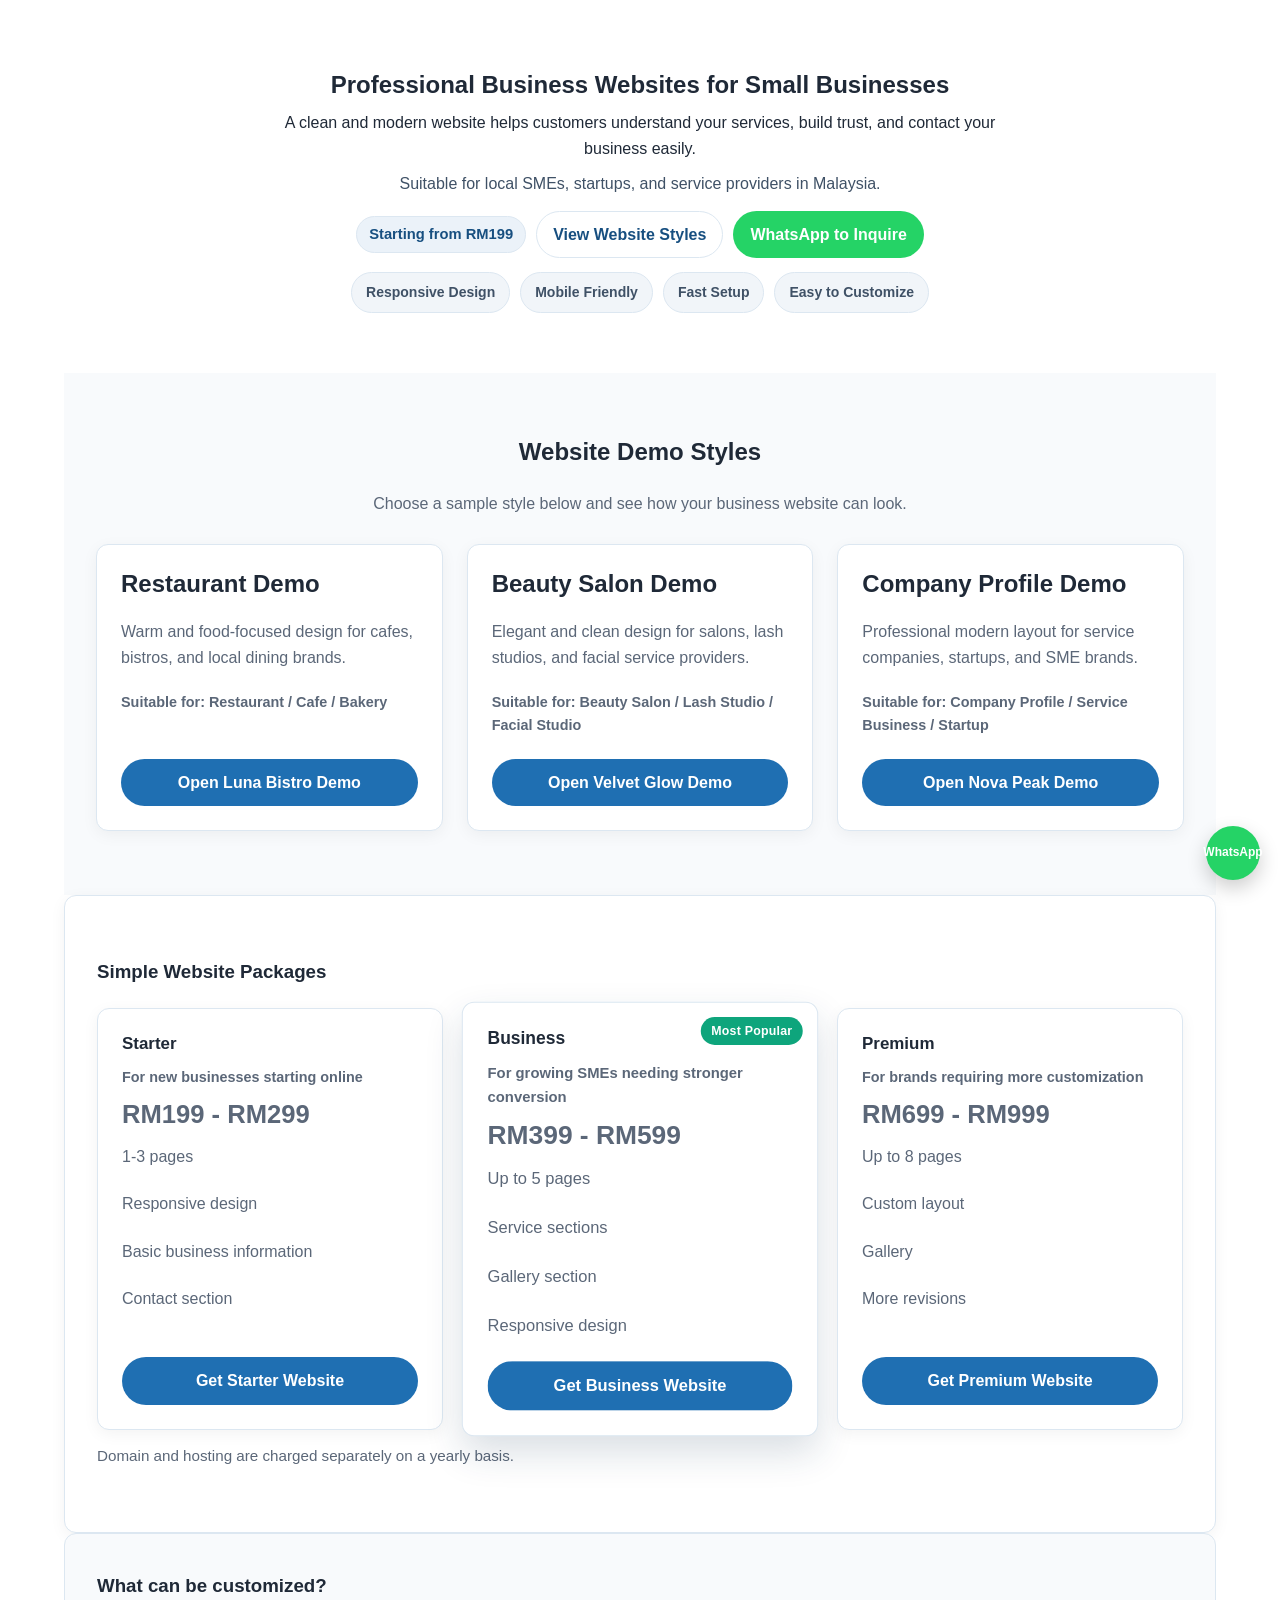
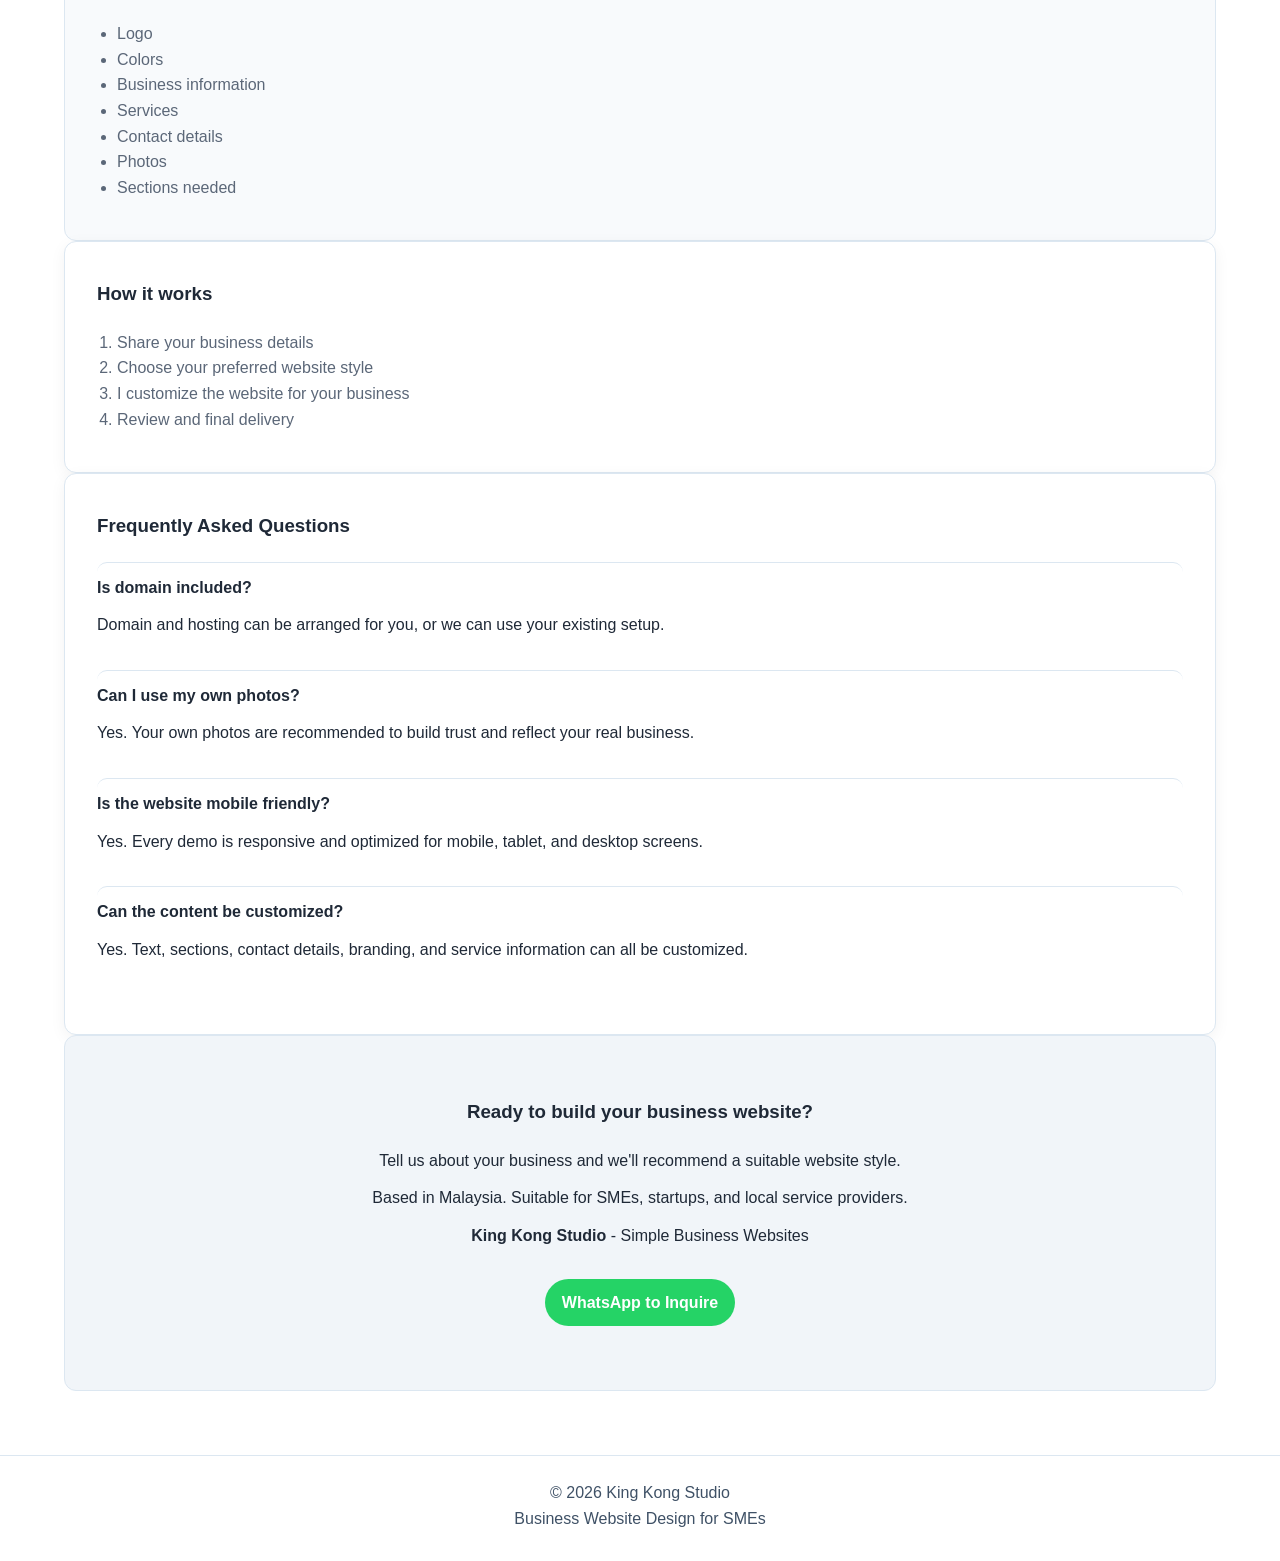
==== index.html @ 2377748d "Add files via upload" ====
<!doctype html>
<html lang="en">
  <head>
    <meta charset="UTF-8" />
    <meta name="viewport" content="width=device-width, initial-scale=1.0" />
    <title>Website Demo Samples for Malaysian Businesses</title>
    <meta
      name="description"
      content="Browse website demo samples for restaurants, beauty salons, and company profiles. Fully customizable for your business."
    />
    <style>
      :root {
        --bg: #ffffff;
        --surface: #ffffff;
        --surface-alt: #ebf2f9;
        --text: #1f2937;
        --muted: #5b6778;
        --muted-strong: #3f5166;
        --primary: #1f6fb2;
        --primary-dark: #174f80;
        --accent: #0ea57c;
        --border: #dce7f1;
        --whatsapp: #25d366;
        --whatsapp-dark: #1ca653;
        --shadow-soft: 0 4px 16px rgba(0, 0, 0, 0.05);
        --section-lg: 64px;
        --section-sm: 40px;
        --box-pad-x: 32px;
        --radius: 12px;
      }

      * {
        box-sizing: border-box;
      }

      html {
        scroll-behavior: smooth;
      }

      body {
        margin: 0;
        font-family: "Segoe UI", Tahoma, sans-serif;
        color: var(--text);
        background: var(--bg);
        line-height: 1.6;
      }

      .container {
        width: 100%;
        max-width: 1200px;
        padding-left: 24px;
        padding-right: 24px;
        margin: 0 auto;
      }

      .hero {
        padding: 70px 0 60px;
        text-align: center;
      }

      .hero-highlight {
        display: inline-block;
        padding: 6px 12px;
        border-radius: 999px;
        background: var(--surface-alt);
        border: 1px solid var(--border);
        color: var(--primary-dark);
        font-weight: 700;
        font-size: 0.92rem;
      }

      .hero-subtitle {
        max-width: 720px;
        margin: 0 auto 10px;
      }

      .hero-audience {
        color: var(--muted-strong);
        margin: 0 auto 14px;
        max-width: 720px;
      }

      .hero-cta-row {
        display: flex;
        align-items: center;
        justify-content: center;
        gap: 10px;
        margin-bottom: 14px;
        flex-wrap: wrap;
      }

      .benefit-row {
        margin: 2px auto 0;
        display: flex;
        flex-wrap: wrap;
        justify-content: center;
        gap: 10px;
        max-width: 860px;
      }

      .benefit-chip {
        display: inline-flex;
        align-items: center;
        justify-content: center;
        border: 1px solid var(--border);
        border-radius: 999px;
        background: #f1f5f9;
        padding: 8px 14px;
        color: var(--muted-strong);
        font-size: 14px;
        font-weight: 700;
      }

      h1,
      h2,
      h3 {
        margin: 0 0 10px;
        line-height: 1.25;
      }

      h4 {
        margin: 0 0 6px;
        line-height: 1.25;
        font-size: 1.06rem;
      }

      p {
        margin: 0 0 12px;
      }

      .cards {
        display: grid;
        grid-template-columns: repeat(3, 1fr);
        gap: 24px;
        margin: 0;
      }

      .pricing-grid {
        display: grid;
        grid-template-columns: repeat(3, 1fr);
        gap: 24px;
        margin: 14px 0 14px;
      }

      .price-range {
        color: var(--primary-dark);
        font-weight: 800;
        font-size: 1.6rem;
        line-height: 1.2;
        margin-bottom: 4px;
      }

      .pricing-note {
        color: var(--muted);
        font-size: 0.95rem;
        margin: 14px 0 0;
        max-width: 720px;
      }

      .card {
        background: var(--surface);
        border: 1px solid var(--border);
        border-radius: var(--radius);
        padding: 24px;
        width: 100%;
        display: flex;
        flex-direction: column;
        gap: 10px;
        box-shadow: var(--shadow-soft);
        transition: transform 0.2s ease, box-shadow 0.2s ease;
      }

      .card:hover {
        transform: translateY(-3px);
        box-shadow: 0 14px 32px rgba(24, 53, 89, 0.12);
      }

      .card p {
        color: var(--muted);
      }

      .cards .btn {
        margin-top: auto;
      }

      .fit-line {
        margin-top: -2px;
        color: var(--muted-strong);
        font-size: 0.9rem;
        font-weight: 600;
      }

      .btn {
        display: inline-flex;
        align-items: center;
        justify-content: center;
        border-radius: 999px;
        border: 1px solid transparent;
        padding: 10px 16px;
        min-height: 44px;
        text-decoration: none;
        font-weight: 700;
        transition: 0.2s ease;
      }

      .btn:hover {
        transform: translateY(-1px);
      }

      .btn-primary {
        background: var(--primary);
        color: #fff;
      }

      .btn-primary:hover {
        background: var(--primary-dark);
      }

      .btn-secondary {
        background: var(--surface);
        color: var(--primary-dark);
        border-color: var(--border);
      }

      .btn-secondary:hover {
        background: #f8fafc;
      }

      .note {
        background: var(--surface-alt);
        border: 1px solid var(--border);
        border-radius: var(--radius);
        padding: 20px;
        margin-bottom: 26px;
      }

      .customize-list {
        background: var(--surface);
        border: 1px solid var(--border);
        border-radius: var(--radius);
        padding: 20px;
        margin-bottom: 26px;
      }

      .customize-list ul {
        margin: 8px 0 0;
        padding-left: 20px;
        color: var(--muted);
      }

      .cta {
        background: var(--surface);
        border: 1px solid var(--border);
        border-radius: var(--radius);
        padding: 24px;
        display: flex;
        justify-content: space-between;
        align-items: center;
        gap: 14px;
        flex-wrap: wrap;
        margin-bottom: 40px;
      }

      .btn-whatsapp {
        background: var(--whatsapp);
        color: #fff;
      }

      .btn-whatsapp:hover {
        background: var(--whatsapp-dark);
      }

      .floating-whatsapp {
        position: fixed;
        right: 20px;
        bottom: calc(20px + env(safe-area-inset-bottom));
        width: 54px;
        height: 54px;
        border-radius: 50%;
        display: inline-flex;
        align-items: center;
        justify-content: center;
        background: var(--whatsapp);
        color: #fff;
        font-size: 0.75rem;
        font-weight: 800;
        text-decoration: none;
        box-shadow: 0 8px 20px rgba(0, 0, 0, 0.2);
        z-index: 40;
        transition: transform 0.2s ease, background 0.2s ease;
      }

      .floating-whatsapp:hover {
        background: var(--whatsapp-dark);
        transform: translateY(-2px) scale(1.03);
      }

      .simple-section {
        background: var(--surface);
        border: 1px solid var(--border);
        border-radius: var(--radius);
        padding: 20px;
        margin: 0;
        box-shadow: var(--shadow-soft);
      }

      .section-intro {
        margin: 0 0 28px;
        text-align: center;
      }

      .section-intro h2,
      .simple-section h3,
      .customize-list h3,
      .cta h3 {
        margin-bottom: 24px;
      }

      .section-intro p {
        margin: 0 auto;
        color: var(--muted);
        max-width: 720px;
      }

      .package-card {
        position: relative;
      }

      .package-card .btn {
        margin-top: auto;
      }

      .package-name {
        margin: 0 0 2px;
      }

      .package-desc {
        margin: 0;
        color: var(--muted-strong);
        font-size: 0.9rem;
        font-weight: 600;
      }

      .popular-badge {
        position: absolute;
        top: 14px;
        right: 14px;
        background: var(--accent);
        color: #fff;
        border-radius: 999px;
        padding: 4px 10px;
        font-size: 0.75rem;
        font-weight: 800;
        letter-spacing: 0.02em;
      }

      .package-card-popular {
        transform: scale(1.03);
        box-shadow: 0 16px 36px rgba(24, 53, 89, 0.16);
      }

      .package-card-popular:hover {
        transform: translateY(-3px) scale(1.03);
      }

      .steps {
        margin: 10px 0 0;
        padding-left: 20px;
        color: var(--muted);
      }

      .faq-list {
        margin: 8px 0 0;
        display: grid;
        gap: 0;
      }

      .faq-item {
        border-top: 1px solid var(--border);
        padding-top: 12px;
        padding-bottom: 4px;
        margin-bottom: 16px;
        border-radius: 10px;
        transition: background 0.2s ease;
      }

      .faq-item:hover {
        background: #f6f9fc;
      }

      .customize-list,
      .note,
      .cta {
        margin: 0;
      }

      .site-footer {
        margin-top: var(--section-lg);
        border-top: 1px solid var(--border);
        padding: 24px 0 30px;
        text-align: center;
        color: var(--muted-strong);
      }

      .site-footer p {
        margin: 0;
      }

      .block-section {
        padding: var(--section-lg) var(--box-pad-x);
        background: #f8fafc;
      }

      .block-section-sm {
        padding: var(--section-sm) var(--box-pad-x);
        background: #f8fafc;
      }

      .simple-section.block-section {
        background: #ffffff;
      }

      .simple-section.block-section-sm {
        background: #ffffff;
      }

      .customize-list.block-section-sm {
        background: #f8fafc;
      }

      .cta.block-section {
        background: #f1f5f9;
        text-align: center;
        flex-direction: column;
        justify-content: center;
        align-items: center;
        gap: 18px;
      }

      .cta.block-section > div {
        max-width: 760px;
      }

      @media (max-width: 1024px) {
        :root {
          --section-lg: 60px;
          --section-sm: 40px;
        }

        .cards,
        .pricing-grid {
          grid-template-columns: repeat(2, 1fr);
        }
      }

      @media (max-width: 900px) {
        .package-card-popular,
        .package-card-popular:hover {
          transform: none;
        }

        .hero {
          padding: 56px 0 48px;
        }

        .hero-cta-row {
          flex-direction: column;
          gap: 8px;
        }

        .benefit-row {
          justify-content: center;
        }

        .block-section,
        .block-section-sm {
          padding-left: 20px;
          padding-right: 20px;
        }

        .floating-whatsapp {
          right: 14px;
          bottom: calc(14px + env(safe-area-inset-bottom));
          width: 52px;
          height: 52px;
        }
      }

      @media (max-width: 640px) {
        :root {
          --section-lg: 48px;
          --section-sm: 48px;
        }

        .cards,
        .pricing-grid {
          grid-template-columns: 1fr;
        }

        .container {
          padding-left: 18px;
          padding-right: 18px;
        }
      }
    </style>
  </head>
  <body>
    <main>
      <section class="hero">
        <div class="container">
          <h1>Professional Business Websites for Small Businesses</h1>
          <p class="hero-subtitle">
            A clean and modern website helps customers understand your services, build trust, and
            contact your business easily.
          </p>
          <p class="hero-audience">Suitable for local SMEs, startups, and service providers in Malaysia.</p>
          <div class="hero-cta-row">
            <span class="hero-highlight">Starting from RM199</span>
            <a class="btn btn-secondary" href="#demo-styles">View Website Styles</a>
            <a class="btn btn-whatsapp" href="https://wa.me/60197502520" target="_blank" rel="noopener noreferrer">WhatsApp to Inquire</a>
          </div>
          <div class="benefit-row" aria-label="Key benefits">
            <span class="benefit-chip">Responsive Design</span>
            <span class="benefit-chip">Mobile Friendly</span>
            <span class="benefit-chip">Fast Setup</span>
            <span class="benefit-chip">Easy to Customize</span>
          </div>
        </div>
      </section>

      <section class="container" id="demo-styles">
        <div class="block-section">
          <div class="section-intro">
            <h2>Website Demo Styles</h2>
            <p>Choose a sample style below and see how your business website can look.</p>
          </div>

          <div class="cards">
            <article class="card">
              <h2>Restaurant Demo</h2>
              <p>Warm and food-focused design for cafes, bistros, and local dining brands.</p>
              <p class="fit-line">Suitable for: Restaurant / Cafe / Bakery</p>
              <a class="btn btn-primary" href="./restaurant-demo/index.html" target="_blank" rel="noopener">Open Luna Bistro Demo</a>
            </article>

            <article class="card">
              <h2>Beauty Salon Demo</h2>
              <p>Elegant and clean design for salons, lash studios, and facial service providers.</p>
              <p class="fit-line">Suitable for: Beauty Salon / Lash Studio / Facial Studio</p>
              <a class="btn btn-primary" href="./beauty-salon-demo/index.html" target="_blank" rel="noopener">Open Velvet Glow Demo</a>
            </article>

            <article class="card">
              <h2>Company Profile Demo</h2>
              <p>Professional modern layout for service companies, startups, and SME brands.</p>
              <p class="fit-line">Suitable for: Company Profile / Service Business / Startup</p>
              <a class="btn btn-primary" href="./company-profile-demo/index.html" target="_blank" rel="noopener">Open Nova Peak Demo</a>
            </article>
          </div>
        </div>
        <div class="simple-section block-section">
          <h3>Simple Website Packages</h3>
          <div class="pricing-grid">
            <article class="card package-card">
              <h4 class="package-name">Starter</h4>
              <p class="package-desc">For new businesses starting online</p>
              <p class="price-range">RM199 - RM299</p>
              <p>1-3 pages</p>
              <p>Responsive design</p>
              <p>Basic business information</p>
              <p>Contact section</p>
              <a class="btn btn-primary" href="#final-cta">Get Starter Website</a>
            </article>

            <article class="card package-card package-card-popular">
              <span class="popular-badge">Most Popular</span>
              <h4 class="package-name">Business</h4>
              <p class="package-desc">For growing SMEs needing stronger conversion</p>
              <p class="price-range">RM399 - RM599</p>
              <p>Up to 5 pages</p>
              <p>Service sections</p>
              <p>Gallery section</p>
              <p>Responsive design</p>
              <a class="btn btn-primary" href="#final-cta">Get Business Website</a>
            </article>

            <article class="card package-card">
              <h4 class="package-name">Premium</h4>
              <p class="package-desc">For brands requiring more customization</p>
              <p class="price-range">RM699 - RM999</p>
              <p>Up to 8 pages</p>
              <p>Custom layout</p>
              <p>Gallery</p>
              <p>More revisions</p>
              <a class="btn btn-primary" href="#final-cta">Get Premium Website</a>
            </article>
          </div>
          <p class="pricing-note">Domain and hosting are charged separately on a yearly basis.</p>
        </div>

        <div class="customize-list block-section-sm">
          <h3>What can be customized?</h3>
          <ul>
            <li>Logo</li>
            <li>Colors</li>
            <li>Business information</li>
            <li>Services</li>
            <li>Contact details</li>
            <li>Photos</li>
            <li>Sections needed</li>
          </ul>
        </div>

        <div class="simple-section block-section-sm">
          <h3>How it works</h3>
          <ol class="steps">
            <li>Share your business details</li>
            <li>Choose your preferred website style</li>
            <li>I customize the website for your business</li>
            <li>Review and final delivery</li>
          </ol>
        </div>

        <div class="simple-section block-section-sm">
          <h3>Frequently Asked Questions</h3>
          <div class="faq-list">
            <div class="faq-item">
              <p><strong>Is domain included?</strong></p>
              <p>Domain and hosting can be arranged for you, or we can use your existing setup.</p>
            </div>
            <div class="faq-item">
              <p><strong>Can I use my own photos?</strong></p>
              <p>Yes. Your own photos are recommended to build trust and reflect your real business.</p>
            </div>
            <div class="faq-item">
              <p><strong>Is the website mobile friendly?</strong></p>
              <p>Yes. Every demo is responsive and optimized for mobile, tablet, and desktop screens.</p>
            </div>
            <div class="faq-item">
              <p><strong>Can the content be customized?</strong></p>
              <p>Yes. Text, sections, contact details, branding, and service information can all be customized.</p>
            </div>
          </div>
        </div>

        <div class="cta block-section" id="final-cta">
          <div>
            <h3>Ready to build your business website?</h3>
            <p>Tell us about your business and we'll recommend a suitable website style.</p>
            <p>Based in Malaysia. Suitable for SMEs, startups, and local service providers.</p>
            <p><strong>King Kong Studio</strong> - Simple Business Websites</p>
          </div>
          <!-- Replace with your real WhatsApp number -->
          <a
            class="btn btn-whatsapp"
            href="https://wa.me/60197502520"
            target="_blank"
            rel="noopener noreferrer"
            >WhatsApp to Inquire</a
          >
        </div>
      </section>
    </main>

    <footer class="site-footer">
      <div class="container">
        <p>&copy; 2026 King Kong Studio</p>
        <p>Business Website Design for SMEs</p>
      </div>
    </footer>

    <a
      class="floating-whatsapp"
      href="https://wa.me/60197502520"
      target="_blank"
      rel="noopener noreferrer"
      aria-label="Contact us on WhatsApp"
      >WhatsApp</a
    >
  </body>
</html>
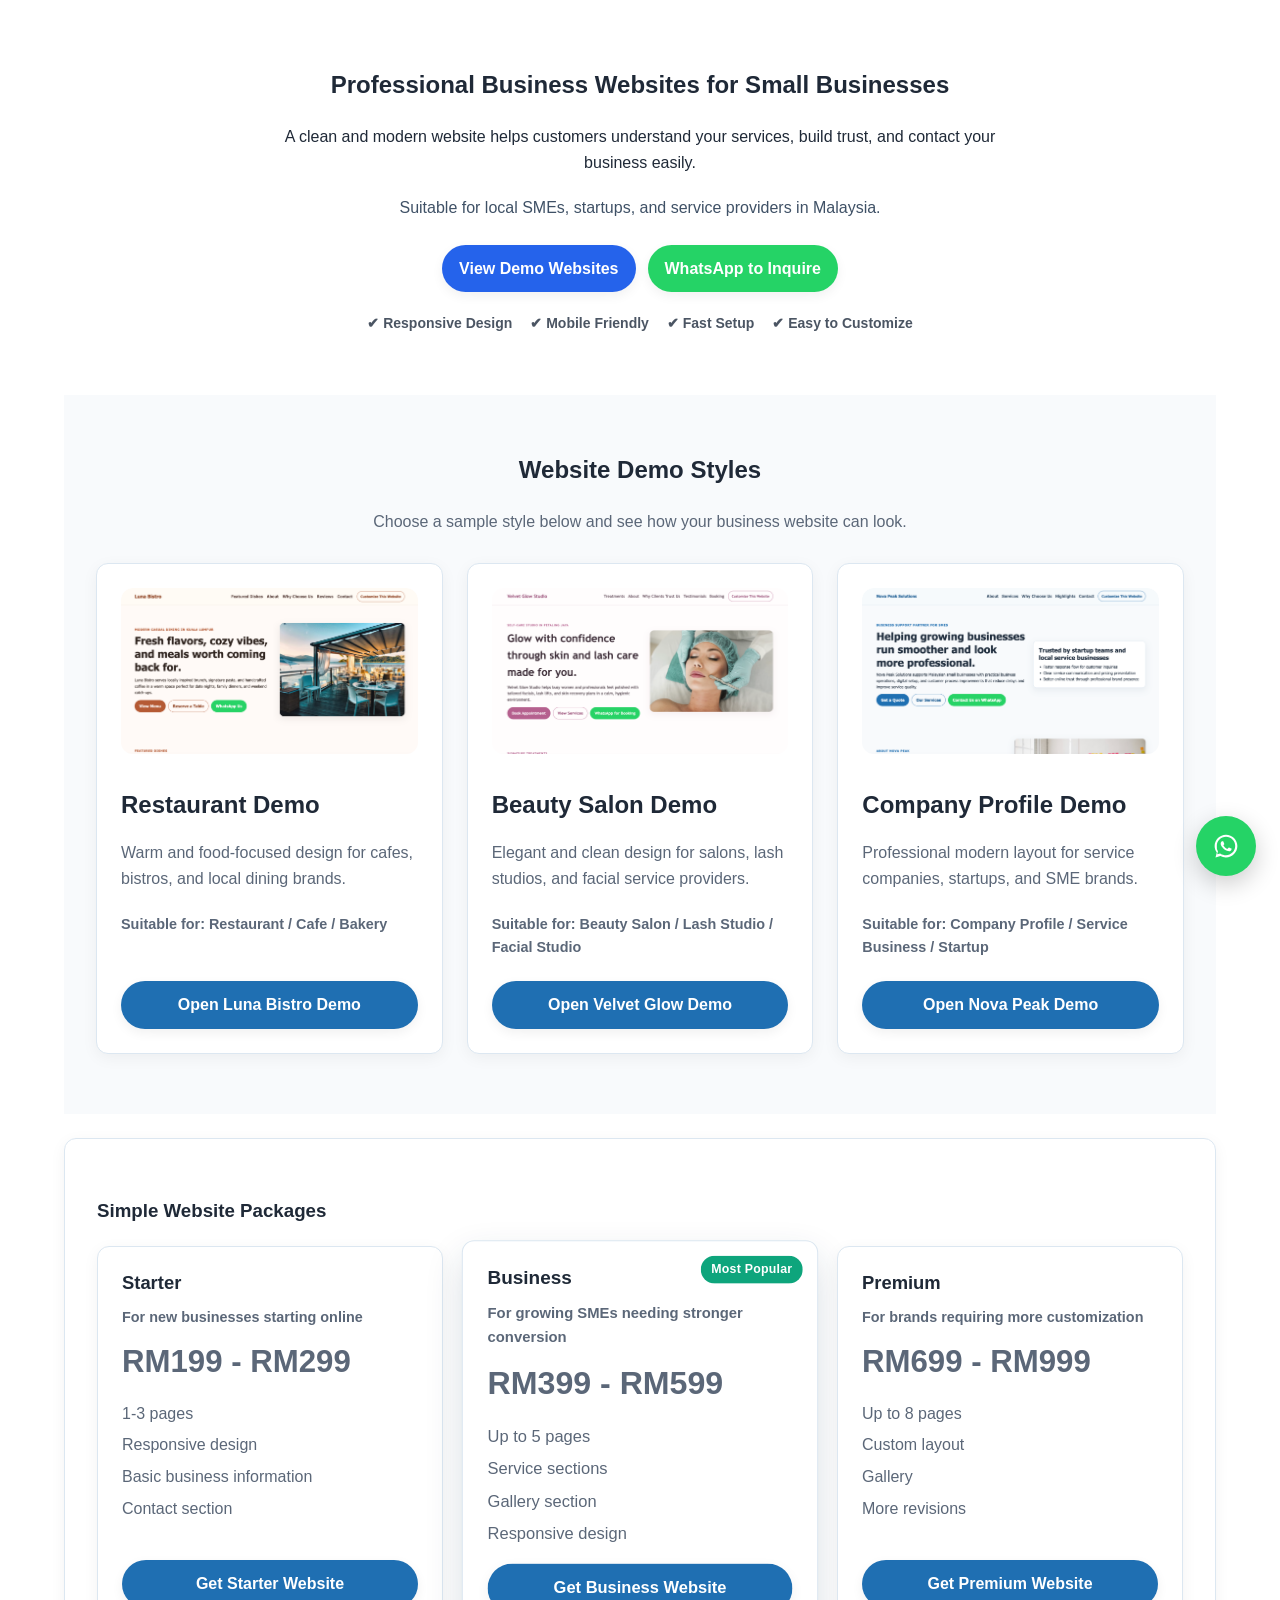
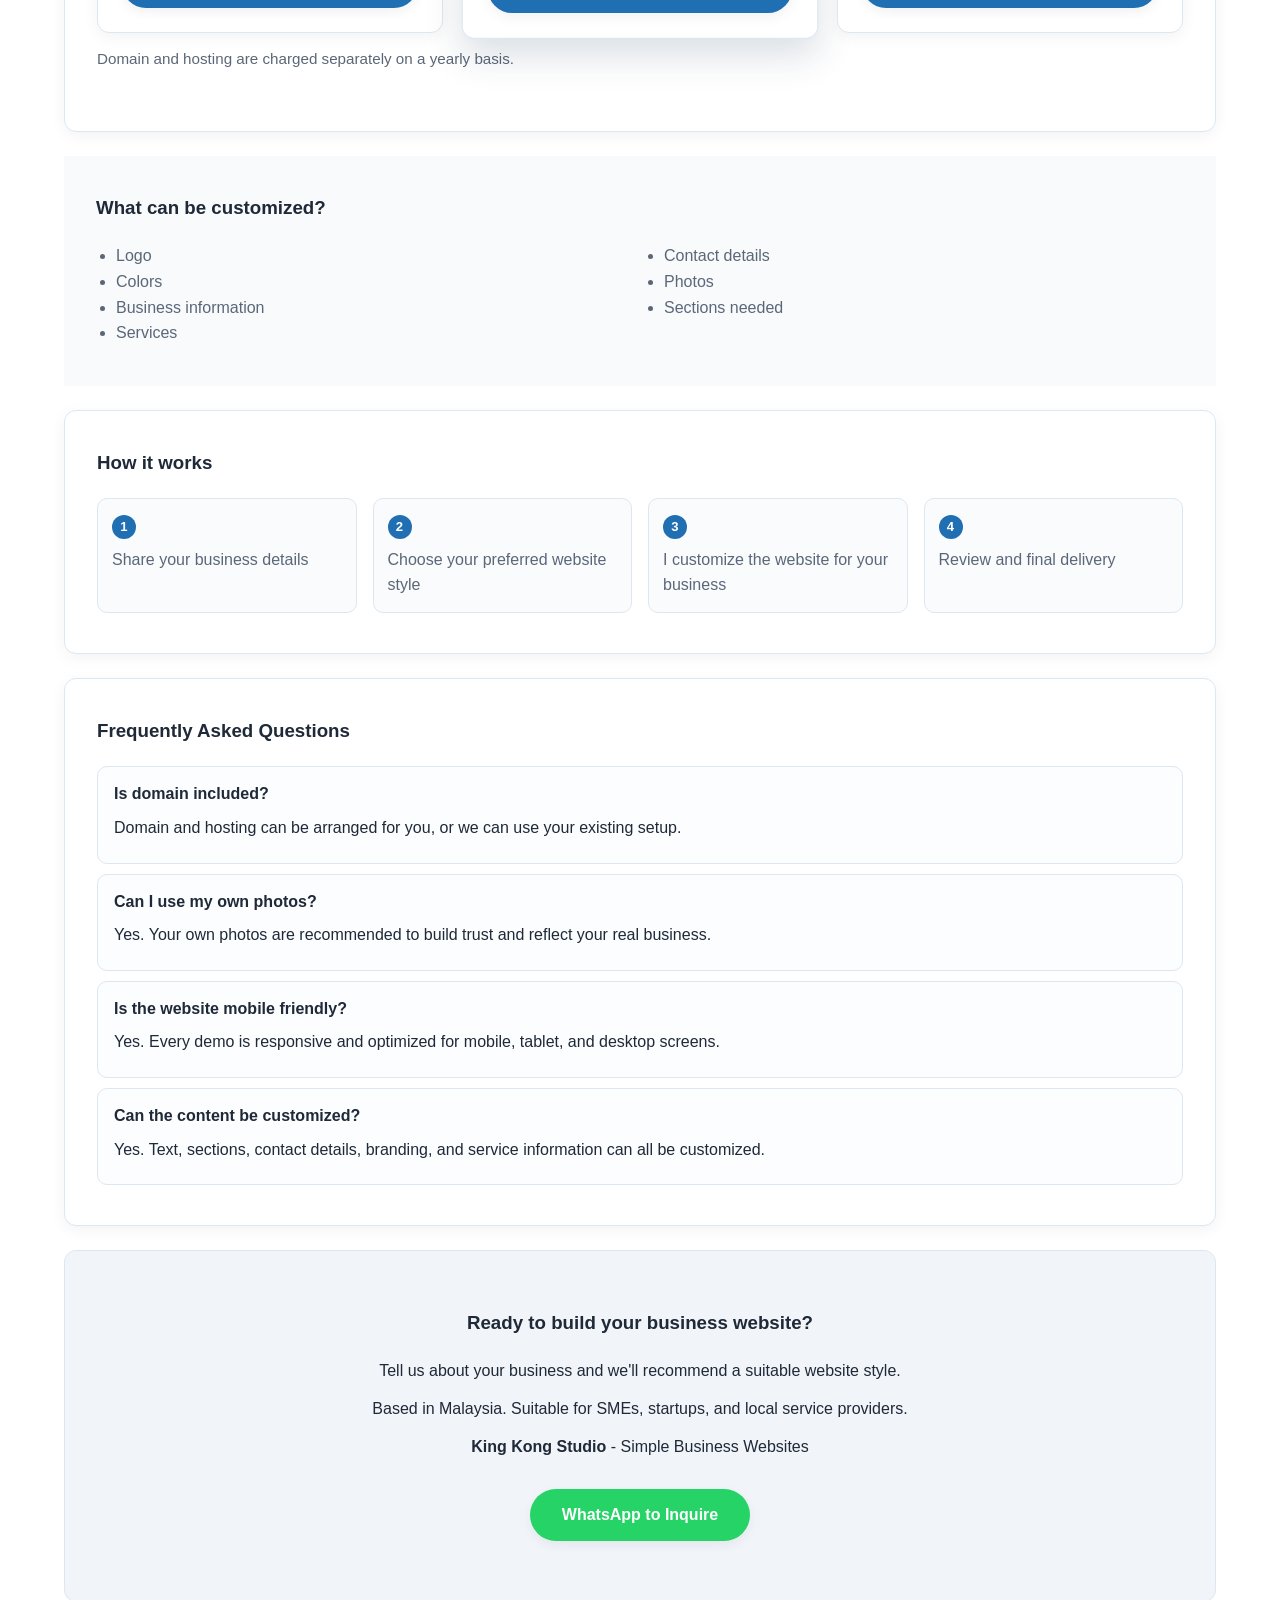
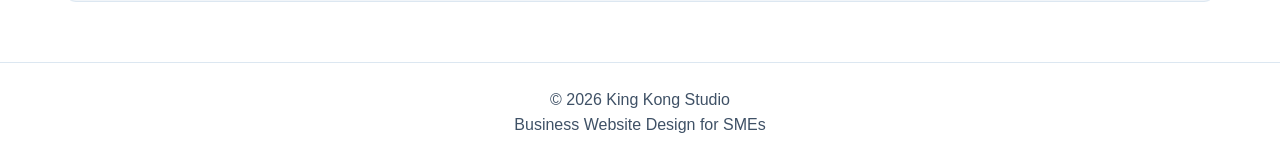
==== commit 532f0a9b: "Update landing page UI and demo assets" ====
--- a/index.html
+++ b/index.html
@@ -23,7 +23,7 @@
         --whatsapp: #25d366;
         --whatsapp-dark: #1ca653;
         --shadow-soft: 0 4px 16px rgba(0, 0, 0, 0.05);
-        --section-lg: 64px;
+        --section-lg: 60px;
         --section-sm: 40px;
         --box-pad-x: 32px;
         --radius: 12px;
@@ -58,57 +58,72 @@
         text-align: center;
       }
 
-      .hero-highlight {
-        display: inline-block;
-        padding: 6px 12px;
-        border-radius: 999px;
-        background: var(--surface-alt);
-        border: 1px solid var(--border);
-        color: var(--primary-dark);
-        font-weight: 700;
-        font-size: 0.92rem;
-      }
-
       .hero-subtitle {
         max-width: 720px;
-        margin: 0 auto 10px;
+        margin: 0 auto 20px;
       }
 
       .hero-audience {
         color: var(--muted-strong);
-        margin: 0 auto 14px;
+        margin: 0 auto 24px;
         max-width: 720px;
+      }
+
+      .hero h1 {
+        margin: 0 0 24px;
       }
 
       .hero-cta-row {
         display: flex;
         align-items: center;
         justify-content: center;
-        gap: 10px;
-        margin-bottom: 14px;
+        gap: 12px;
+        margin-bottom: 20px;
         flex-wrap: wrap;
       }
 
+      .hero-cta-row .btn-primary {
+        background: #2563eb;
+        color: #fff;
+      }
+
+      .hero-cta-row .btn-primary:hover {
+        background: #1d4ed8;
+      }
+
       .benefit-row {
-        margin: 2px auto 0;
+        margin: 0 auto;
         display: flex;
-        flex-wrap: wrap;
+        flex-wrap: nowrap;
         justify-content: center;
-        gap: 10px;
+        gap: 18px;
         max-width: 860px;
       }
 
       .benefit-chip {
-        display: inline-flex;
-        align-items: center;
-        justify-content: center;
-        border: 1px solid var(--border);
-        border-radius: 999px;
-        background: #f1f5f9;
-        padding: 8px 14px;
-        color: var(--muted-strong);
+        display: inline-block;
+        color: #4b5563;
         font-size: 14px;
-        font-weight: 700;
+        font-weight: 600;
+        opacity: 0;
+        transform: translateY(6px);
+        animation: featureIn 0.35s ease-out forwards;
+      }
+
+      .benefit-chip:nth-child(1) {
+        animation-delay: 0.06s;
+      }
+
+      .benefit-chip:nth-child(2) {
+        animation-delay: 0.14s;
+      }
+
+      .benefit-chip:nth-child(3) {
+        animation-delay: 0.22s;
+      }
+
+      .benefit-chip:nth-child(4) {
+        animation-delay: 0.3s;
       }
 
       h1,
@@ -139,15 +154,15 @@
         display: grid;
         grid-template-columns: repeat(3, 1fr);
         gap: 24px;
-        margin: 14px 0 14px;
+        margin: 14px 0 10px;
       }
 
       .price-range {
         color: var(--primary-dark);
-        font-weight: 800;
-        font-size: 1.6rem;
+        font-weight: 900;
+        font-size: 1.95rem;
         line-height: 1.2;
-        margin-bottom: 4px;
+        margin: 4px 0 6px;
       }
 
       .pricing-note {
@@ -171,8 +186,8 @@
       }
 
       .card:hover {
-        transform: translateY(-3px);
-        box-shadow: 0 14px 32px rgba(24, 53, 89, 0.12);
+        transform: translateY(-4px);
+        box-shadow: 0 10px 24px rgba(0, 0, 0, 0.08);
       }
 
       .card p {
@@ -184,10 +199,28 @@
       }
 
       .fit-line {
-        margin-top: -2px;
+        margin-top: 0;
         color: var(--muted-strong);
         font-size: 0.9rem;
         font-weight: 600;
+      }
+
+      .demo-preview {
+        margin-bottom: 18px;
+        border-radius: 12px;
+        overflow: hidden;
+      }
+
+      .demo-preview img {
+        width: 100%;
+        aspect-ratio: 16 / 9;
+        object-fit: cover;
+        border-radius: 12px;
+        transition: transform 0.25s ease;
+      }
+
+      .demo-card:hover .demo-preview img {
+        transform: scale(1.03);
       }
 
       .btn {
@@ -200,11 +233,13 @@
         min-height: 44px;
         text-decoration: none;
         font-weight: 700;
-        transition: 0.2s ease;
+        box-shadow: 0 4px 12px rgba(0, 0, 0, 0.06);
+        transition: transform 0.18s ease, box-shadow 0.18s ease, background-color 0.18s ease;
       }
 
       .btn:hover {
-        transform: translateY(-1px);
+        transform: translateY(-2px);
+        box-shadow: 0 8px 18px rgba(0, 0, 0, 0.1);
       }
 
       .btn-primary {
@@ -232,7 +267,7 @@
         border-radius: var(--radius);
         padding: 20px;
         margin-bottom: 26px;
-      }
+      }·
 
       .customize-list {
         background: var(--surface);
@@ -246,6 +281,8 @@
         margin: 8px 0 0;
         padding-left: 20px;
         color: var(--muted);
+        columns: 2;
+        column-gap: 28px;
       }
 
       .cta {
@@ -270,29 +307,35 @@
         background: var(--whatsapp-dark);
       }
 
-      .floating-whatsapp {
+      .whatsapp-float {
         position: fixed;
-        right: 20px;
-        bottom: calc(20px + env(safe-area-inset-bottom));
-        width: 54px;
-        height: 54px;
+        bottom: calc(24px + env(safe-area-inset-bottom));
+        right: 24px;
+        background: #25d366;
+        width: 60px;
+        height: 60px;
         border-radius: 50%;
-        display: inline-flex;
+        display: flex;
         align-items: center;
         justify-content: center;
-        background: var(--whatsapp);
-        color: #fff;
-        font-size: 0.75rem;
-        font-weight: 800;
         text-decoration: none;
-        box-shadow: 0 8px 20px rgba(0, 0, 0, 0.2);
-        z-index: 40;
-        transition: transform 0.2s ease, background 0.2s ease;
-      }
-
-      .floating-whatsapp:hover {
-        background: var(--whatsapp-dark);
-        transform: translateY(-2px) scale(1.03);
+        box-shadow: 0 8px 24px rgba(0, 0, 0, 0.2);
+        cursor: pointer;
+        z-index: 999;
+        transition: transform 0.18s ease, box-shadow 0.18s ease;
+        animation: whatsappPulse 5s ease-out infinite;
+      }
+
+      .whatsapp-float:hover {
+        transform: translateY(-3px) scale(1.03);
+        box-shadow: 0 12px 28px rgba(0, 0, 0, 0.25);
+      }
+
+      .whatsapp-float svg {
+        width: 28px;
+        height: 28px;
+        fill: white;
+        display: block;
       }
 
       .simple-section {
@@ -324,6 +367,7 @@
 
       .package-card {
         position: relative;
+        min-height: 100%;
       }
 
       .package-card .btn {
@@ -332,6 +376,7 @@
 
       .package-name {
         margin: 0 0 2px;
+        font-size: 1.15rem;
       }
 
       .package-desc {
@@ -339,6 +384,17 @@
         color: var(--muted-strong);
         font-size: 0.9rem;
         font-weight: 600;
+      }
+
+      .package-features {
+        margin: 4px 0 0;
+        padding: 0;
+        list-style: none;
+      }
+
+      .package-features li {
+        margin: 0 0 6px;
+        color: var(--muted);
       }
 
       .popular-badge {
@@ -364,28 +420,109 @@
       }
 
       .steps {
-        margin: 10px 0 0;
-        padding-left: 20px;
+        margin: 0;
+        padding: 0;
+        list-style: none;
+        display: grid;
+        grid-template-columns: repeat(4, 1fr);
+        gap: 16px;
+      }
+
+      .step-card {
+        border: 1px solid var(--border);
+        border-radius: 10px;
+        padding: 14px;
+        background: #f9fbfd;
+        transition: transform 0.2s ease, box-shadow 0.2s ease, border-color 0.2s ease;
+      }
+
+      .step-number {
+        display: inline-flex;
+        align-items: center;
+        justify-content: center;
+        width: 24px;
+        height: 24px;
+        border-radius: 50%;
+        background: var(--primary);
+        color: #fff;
+        font-size: 0.82rem;
+        font-weight: 700;
+        margin-bottom: 8px;
+        transition: transform 0.2s ease, background-color 0.2s ease;
+      }
+
+      .step-card p {
+        margin: 0;
         color: var(--muted);
+      }
+
+      .step-card:hover {
+        transform: translateY(-4px);
+        box-shadow: 0 10px 24px rgba(0, 0, 0, 0.08);
+        border-color: #cfdceb;
+      }
+
+      .step-card:hover .step-number {
+        transform: scale(1.06);
+        background: var(--primary-dark);
       }
 
       .faq-list {
         margin: 8px 0 0;
         display: grid;
-        gap: 0;
+        gap: 10px;
       }
 
       .faq-item {
-        border-top: 1px solid var(--border);
-        padding-top: 12px;
-        padding-bottom: 4px;
-        margin-bottom: 16px;
+        border: 1px solid var(--border);
+        padding: 14px 16px;
+        margin-bottom: 0;
         border-radius: 10px;
-        transition: background 0.2s ease;
+        background: #fbfdff;
+        transition: transform 0.2s ease, box-shadow 0.2s ease;
+      }
+
+      .faq-item p {
+        margin-bottom: 8px;
       }
 
       .faq-item:hover {
-        background: #f6f9fc;
+        transform: translateY(-2px);
+        box-shadow: 0 8px 18px rgba(0, 0, 0, 0.06);
+      }
+
+      .js .reveal-on-scroll {
+        opacity: 0;
+        transform: translateY(18px);
+        transition: opacity 0.6s ease-out, transform 0.6s ease-out;
+        will-change: opacity, transform;
+      }
+
+      .js .reveal-on-scroll.is-visible {
+        opacity: 1;
+        transform: translateY(0);
+      }
+
+      @keyframes featureIn {
+        from {
+          opacity: 0;
+          transform: translateY(6px);
+        }
+        to {
+          opacity: 1;
+          transform: translateY(0);
+        }
+      }
+
+      @keyframes whatsappPulse {
+        0%,
+        82%,
+        100% {
+          box-shadow: 0 8px 24px rgba(0, 0, 0, 0.2), 0 0 0 0 rgba(37, 211, 102, 0);
+        }
+        88% {
+          box-shadow: 0 8px 24px rgba(0, 0, 0, 0.2), 0 0 0 9px rgba(37, 211, 102, 0.14);
+        }
       }
 
       .customize-list,
@@ -414,6 +551,17 @@
       .block-section-sm {
         padding: var(--section-sm) var(--box-pad-x);
         background: #f8fafc;
+      }
+
+      #demo-styles > .block-section,
+      #demo-styles > .simple-section,
+      #demo-styles > .customize-list,
+      #demo-styles > .block-section-sm {
+        margin-bottom: 24px;
+      }
+
+      #demo-styles > :last-child {
+        margin-bottom: 0;
       }
 
       .simple-section.block-section {
@@ -441,6 +589,11 @@
         max-width: 760px;
       }
 
+      .cta .btn-whatsapp {
+        padding: 12px 24px;
+        min-width: 220px;
+      }
+
       @media (max-width: 1024px) {
         :root {
           --section-lg: 60px;
@@ -451,6 +604,10 @@
         .pricing-grid {
           grid-template-columns: repeat(2, 1fr);
         }
+
+        .steps {
+          grid-template-columns: repeat(2, 1fr);
+        }
       }
 
       @media (max-width: 900px) {
@@ -469,7 +626,9 @@
         }
 
         .benefit-row {
+          flex-wrap: wrap;
           justify-content: center;
+          gap: 10px 16px;
         }
 
         .block-section,
@@ -478,18 +637,22 @@
           padding-right: 20px;
         }
 
-        .floating-whatsapp {
-          right: 14px;
-          bottom: calc(14px + env(safe-area-inset-bottom));
-          width: 52px;
-          height: 52px;
+        .customize-list ul {
+          columns: 1;
+        }
+
+        .whatsapp-float {
+          right: 16px;
+          bottom: calc(16px + env(safe-area-inset-bottom));
+          width: 60px;
+          height: 60px;
         }
       }
 
       @media (max-width: 640px) {
         :root {
           --section-lg: 48px;
-          --section-sm: 48px;
+          --section-sm: 36px;
         }
 
         .cards,
@@ -500,6 +663,33 @@
         .container {
           padding-left: 18px;
           padding-right: 18px;
+        }
+
+        .steps {
+          grid-template-columns: 1fr;
+        }
+      }
+
+      @media (prefers-reduced-motion: reduce) {
+        html {
+          scroll-behavior: auto;
+        }
+
+        .benefit-chip,
+        .whatsapp-float,
+        .btn,
+        .card,
+        .step-card,
+        .step-number,
+        .faq-item,
+        .js .reveal-on-scroll {
+          animation: none !important;
+          transition: none !important;
+          transform: none !important;
+        }
+
+        .js .reveal-on-scroll {
+          opacity: 1 !important;
         }
       }
     </style>
@@ -515,42 +705,50 @@
           </p>
           <p class="hero-audience">Suitable for local SMEs, startups, and service providers in Malaysia.</p>
           <div class="hero-cta-row">
-            <span class="hero-highlight">Starting from RM199</span>
-            <a class="btn btn-secondary" href="#demo-styles">View Website Styles</a>
+            <a class="btn btn-primary" href="#demo-styles">View Demo Websites</a>
             <a class="btn btn-whatsapp" href="https://wa.me/60197502520" target="_blank" rel="noopener noreferrer">WhatsApp to Inquire</a>
           </div>
           <div class="benefit-row" aria-label="Key benefits">
-            <span class="benefit-chip">Responsive Design</span>
-            <span class="benefit-chip">Mobile Friendly</span>
-            <span class="benefit-chip">Fast Setup</span>
-            <span class="benefit-chip">Easy to Customize</span>
+            <span class="benefit-chip">✔ Responsive Design</span>
+            <span class="benefit-chip">✔ Mobile Friendly</span>
+            <span class="benefit-chip">✔ Fast Setup</span>
+            <span class="benefit-chip">✔ Easy to Customize</span>
           </div>
         </div>
       </section>
 
       <section class="container" id="demo-styles">
-        <div class="block-section">
+        <div class="block-section reveal-on-scroll">
           <div class="section-intro">
             <h2>Website Demo Styles</h2>
             <p>Choose a sample style below and see how your business website can look.</p>
           </div>
 
           <div class="cards">
-            <article class="card">
+            <article class="card demo-card">
+              <div class="demo-preview">
+                <img src="assets/images/restaurant-demo.png" alt="Restaurant Demo Preview" />
+              </div>
               <h2>Restaurant Demo</h2>
               <p>Warm and food-focused design for cafes, bistros, and local dining brands.</p>
               <p class="fit-line">Suitable for: Restaurant / Cafe / Bakery</p>
               <a class="btn btn-primary" href="./restaurant-demo/index.html" target="_blank" rel="noopener">Open Luna Bistro Demo</a>
             </article>
 
-            <article class="card">
+            <article class="card demo-card">
+              <div class="demo-preview">
+                <img src="assets/images/beauty-salon-demo.png" alt="Beauty Salon Demo Preview" />
+              </div>
               <h2>Beauty Salon Demo</h2>
               <p>Elegant and clean design for salons, lash studios, and facial service providers.</p>
               <p class="fit-line">Suitable for: Beauty Salon / Lash Studio / Facial Studio</p>
               <a class="btn btn-primary" href="./beauty-salon-demo/index.html" target="_blank" rel="noopener">Open Velvet Glow Demo</a>
             </article>
 
-            <article class="card">
+            <article class="card demo-card">
+              <div class="demo-preview">
+                <img src="assets/images/company-profile-demo.png" alt="Company Profile Demo Preview" />
+              </div>
               <h2>Company Profile Demo</h2>
               <p>Professional modern layout for service companies, startups, and SME brands.</p>
               <p class="fit-line">Suitable for: Company Profile / Service Business / Startup</p>
@@ -558,17 +756,19 @@
             </article>
           </div>
         </div>
-        <div class="simple-section block-section">
+        <div class="simple-section block-section reveal-on-scroll">
           <h3>Simple Website Packages</h3>
           <div class="pricing-grid">
             <article class="card package-card">
               <h4 class="package-name">Starter</h4>
               <p class="package-desc">For new businesses starting online</p>
               <p class="price-range">RM199 - RM299</p>
-              <p>1-3 pages</p>
-              <p>Responsive design</p>
-              <p>Basic business information</p>
-              <p>Contact section</p>
+              <ul class="package-features">
+                <li>1-3 pages</li>
+                <li>Responsive design</li>
+                <li>Basic business information</li>
+                <li>Contact section</li>
+              </ul>
               <a class="btn btn-primary" href="#final-cta">Get Starter Website</a>
             </article>
 
@@ -577,10 +777,12 @@
               <h4 class="package-name">Business</h4>
               <p class="package-desc">For growing SMEs needing stronger conversion</p>
               <p class="price-range">RM399 - RM599</p>
-              <p>Up to 5 pages</p>
-              <p>Service sections</p>
-              <p>Gallery section</p>
-              <p>Responsive design</p>
+              <ul class="package-features">
+                <li>Up to 5 pages</li>
+                <li>Service sections</li>
+                <li>Gallery section</li>
+                <li>Responsive design</li>
+              </ul>
               <a class="btn btn-primary" href="#final-cta">Get Business Website</a>
             </article>
 
@@ -588,17 +790,19 @@
               <h4 class="package-name">Premium</h4>
               <p class="package-desc">For brands requiring more customization</p>
               <p class="price-range">RM699 - RM999</p>
-              <p>Up to 8 pages</p>
-              <p>Custom layout</p>
-              <p>Gallery</p>
-              <p>More revisions</p>
+              <ul class="package-features">
+                <li>Up to 8 pages</li>
+                <li>Custom layout</li>
+                <li>Gallery</li>
+                <li>More revisions</li>
+              </ul>
               <a class="btn btn-primary" href="#final-cta">Get Premium Website</a>
             </article>
           </div>
           <p class="pricing-note">Domain and hosting are charged separately on a yearly basis.</p>
         </div>
 
-        <div class="customize-list block-section-sm">
+        <div class="customize-list block-section-sm reveal-on-scroll">
           <h3>What can be customized?</h3>
           <ul>
             <li>Logo</li>
@@ -611,17 +815,29 @@
           </ul>
         </div>
 
-        <div class="simple-section block-section-sm">
+        <div class="simple-section block-section-sm reveal-on-scroll">
           <h3>How it works</h3>
           <ol class="steps">
-            <li>Share your business details</li>
-            <li>Choose your preferred website style</li>
-            <li>I customize the website for your business</li>
-            <li>Review and final delivery</li>
+            <li class="step-card">
+              <span class="step-number">1</span>
+              <p>Share your business details</p>
+            </li>
+            <li class="step-card">
+              <span class="step-number">2</span>
+              <p>Choose your preferred website style</p>
+            </li>
+            <li class="step-card">
+              <span class="step-number">3</span>
+              <p>I customize the website for your business</p>
+            </li>
+            <li class="step-card">
+              <span class="step-number">4</span>
+              <p>Review and final delivery</p>
+            </li>
           </ol>
         </div>
 
-        <div class="simple-section block-section-sm">
+        <div class="simple-section block-section-sm reveal-on-scroll">
           <h3>Frequently Asked Questions</h3>
           <div class="faq-list">
             <div class="faq-item">
@@ -643,7 +859,7 @@
           </div>
         </div>
 
-        <div class="cta block-section" id="final-cta">
+        <div class="cta block-section reveal-on-scroll" id="final-cta">
           <div>
             <h3>Ready to build your business website?</h3>
             <p>Tell us about your business and we'll recommend a suitable website style.</p>
@@ -669,13 +885,36 @@
       </div>
     </footer>
 
-    <a
-      class="floating-whatsapp"
-      href="https://wa.me/60197502520"
-      target="_blank"
-      rel="noopener noreferrer"
-      aria-label="Contact us on WhatsApp"
-      >WhatsApp</a
-    >
+    <a class="whatsapp-float" href="https://wa.me/60197502520" target="_blank" rel="noopener noreferrer" aria-label="Contact us on WhatsApp">
+      <svg viewBox="0 0 32 32" xmlns="http://www.w3.org/2000/svg">
+        <path d="M16 3C8.83 3 3 8.83 3 16c0 2.82.92 5.41 2.47 7.5L4 29l5.66-1.47A12.94 12.94 0 0016 29c7.17 0 13-5.83 13-13S23.17 3 16 3zm0 23.5c-2.29 0-4.42-.62-6.24-1.7l-.45-.27-3.36.87.9-3.27-.29-.47A10.45 10.45 0 015.5 16C5.5 10.2 10.2 5.5 16 5.5S26.5 10.2 26.5 16 21.8 26.5 16 26.5zm5.73-7.77c-.31-.16-1.84-.91-2.12-1.02-.28-.1-.48-.16-.69.16-.2.31-.79 1.02-.96 1.23-.17.21-.34.23-.65.08-.31-.16-1.3-.48-2.48-1.53-.92-.82-1.54-1.83-1.72-2.14-.18-.31-.02-.48.14-.63.14-.14.31-.34.47-.51.16-.17.21-.28.31-.47.1-.2.05-.37-.02-.53-.07-.16-.69-1.66-.94-2.27-.25-.6-.5-.52-.69-.53l-.59-.01c-.2 0-.53.07-.81.37-.28.31-1.06 1.03-1.06 2.51s1.09 2.91 1.24 3.11c.16.2 2.15 3.29 5.2 4.61.73.32 1.3.51 1.75.65.73.23 1.39.2 1.91.12.58-.09 1.84-.75 2.1-1.47.26-.72.26-1.33.18-1.47-.07-.14-.28-.23-.59-.39z"/>
+      </svg>
+    </a>
+    <script>
+      document.documentElement.classList.add("js");
+
+      const reduceMotion = window.matchMedia("(prefers-reduced-motion: reduce)").matches;
+      const revealSections = document.querySelectorAll(".reveal-on-scroll");
+
+      if (reduceMotion || !("IntersectionObserver" in window)) {
+        revealSections.forEach((el) => el.classList.add("is-visible"));
+      } else {
+        const observer = new IntersectionObserver(
+          (entries, obs) => {
+            entries.forEach((entry) => {
+              if (!entry.isIntersecting) return;
+              entry.target.classList.add("is-visible");
+              obs.unobserve(entry.target);
+            });
+          },
+          {
+            threshold: 0.14,
+            rootMargin: "0px 0px -8% 0px",
+          }
+        );
+
+        revealSections.forEach((el) => observer.observe(el));
+      }
+    </script>
   </body>
 </html>
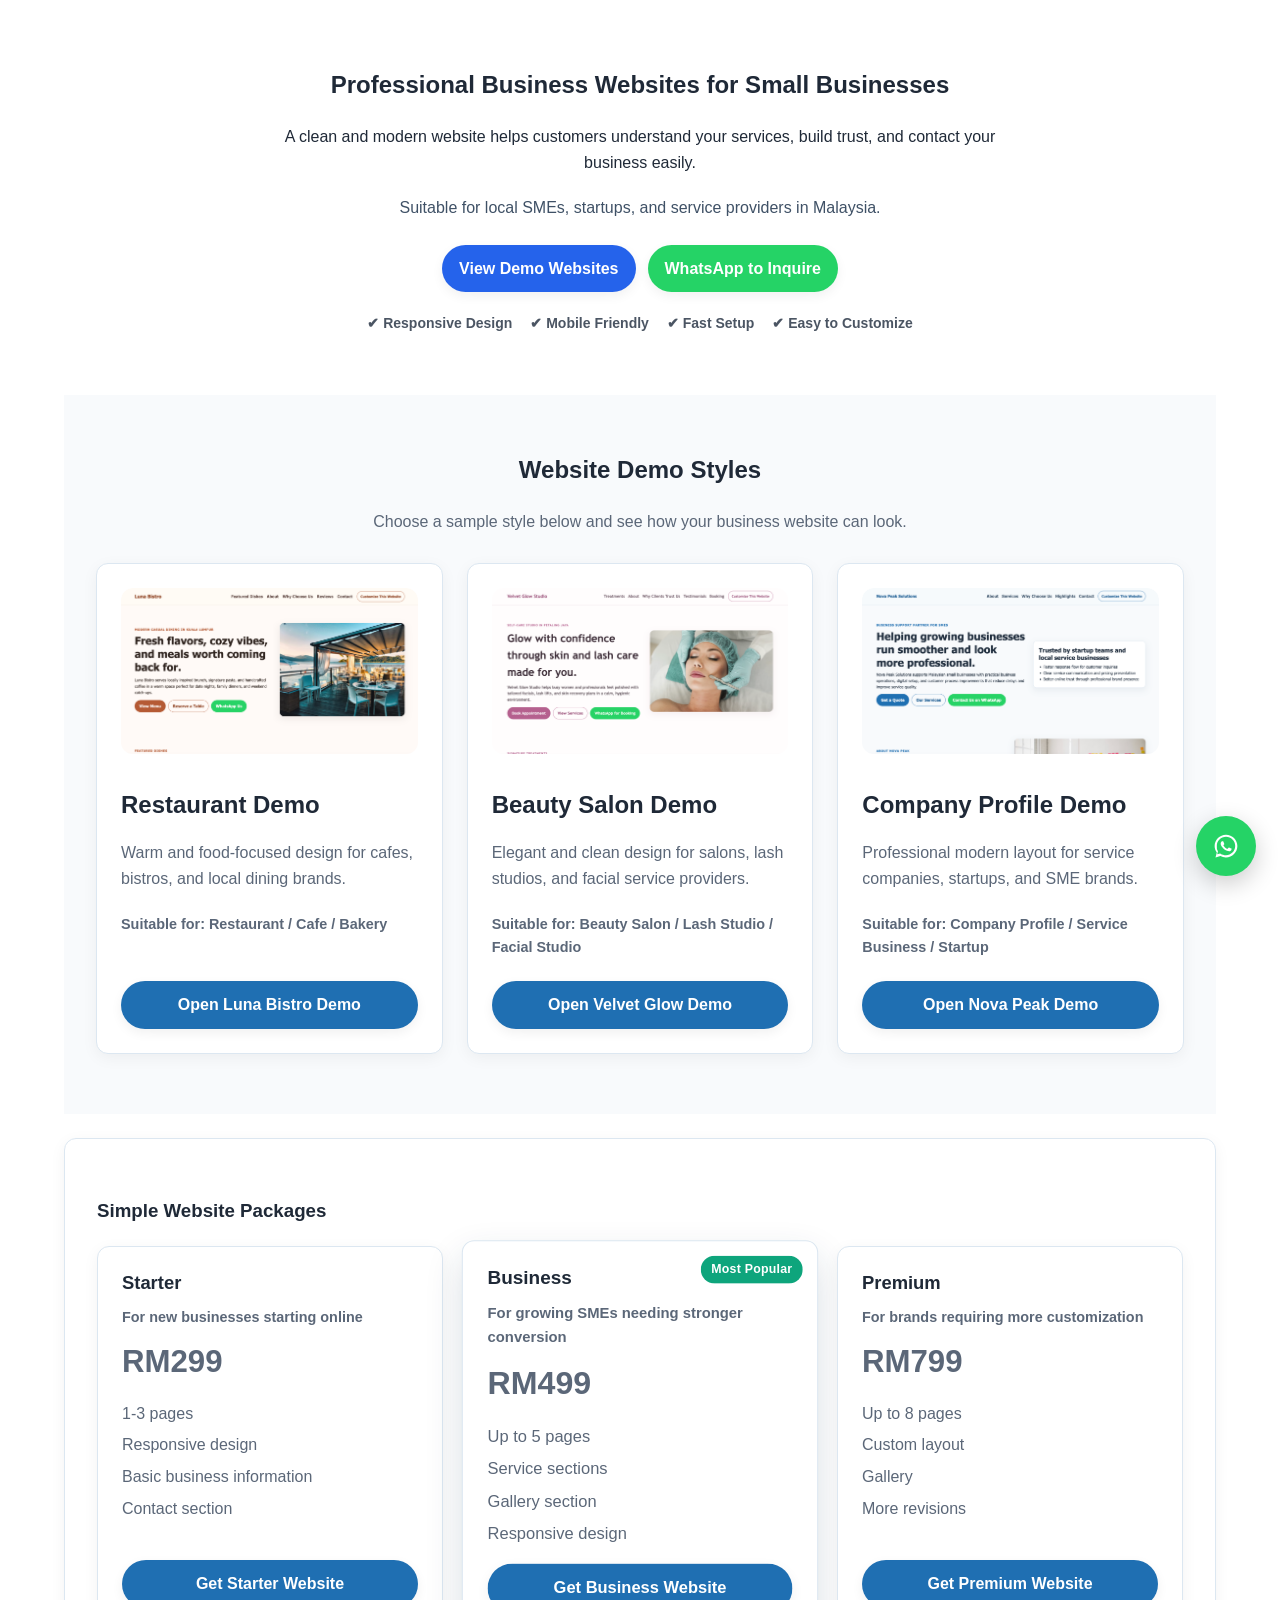
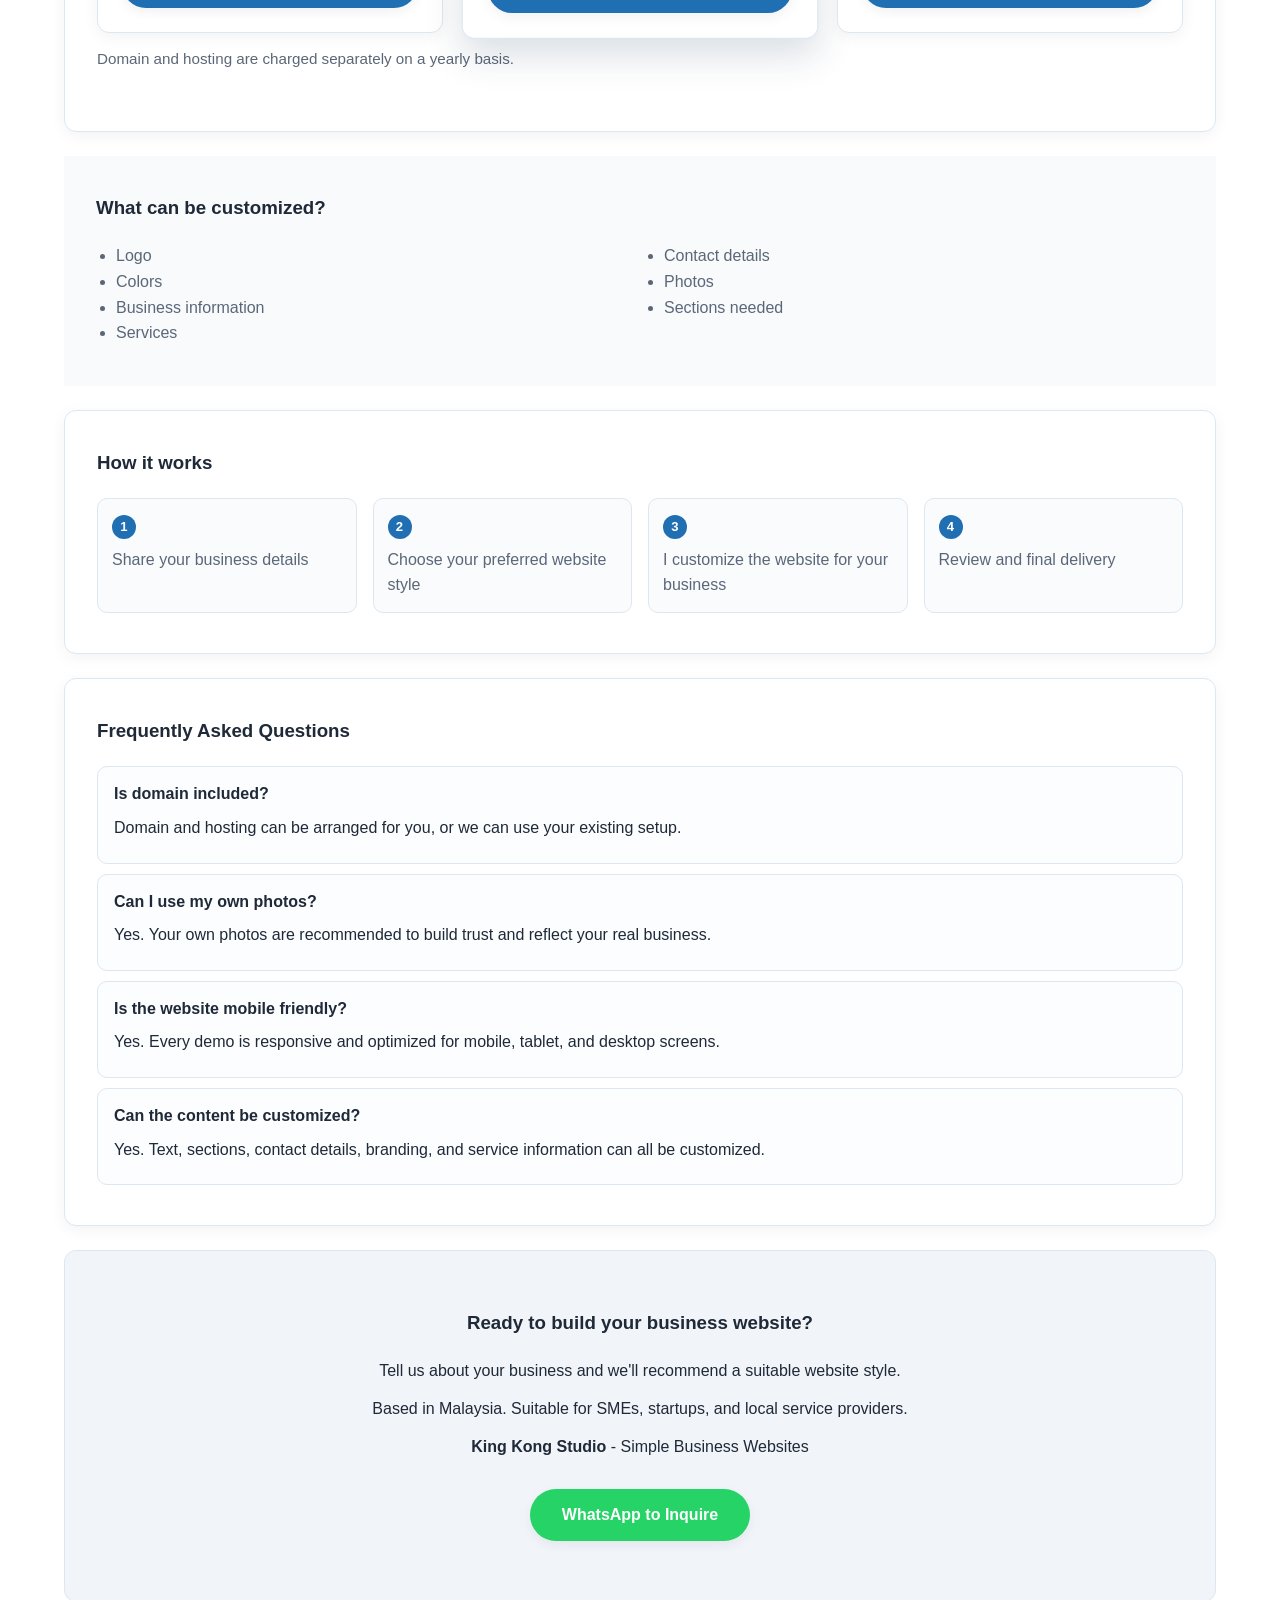
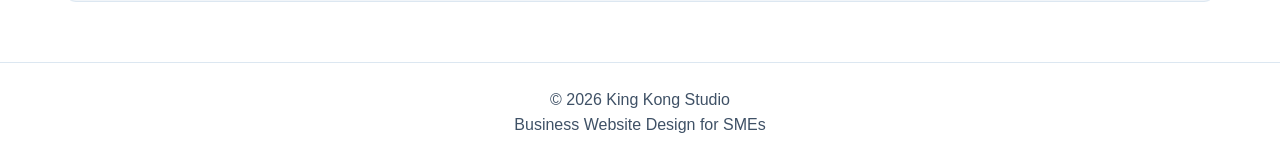
==== commit da91324a: "Update pricing for Starter, Business, and Premium packages" ====
--- a/index.html
+++ b/index.html
@@ -762,7 +762,7 @@
             <article class="card package-card">
               <h4 class="package-name">Starter</h4>
               <p class="package-desc">For new businesses starting online</p>
-              <p class="price-range">RM199 - RM299</p>
+              <p class="price-range">RM299</p>
               <ul class="package-features">
                 <li>1-3 pages</li>
                 <li>Responsive design</li>
@@ -776,7 +776,7 @@
               <span class="popular-badge">Most Popular</span>
               <h4 class="package-name">Business</h4>
               <p class="package-desc">For growing SMEs needing stronger conversion</p>
-              <p class="price-range">RM399 - RM599</p>
+              <p class="price-range">RM499</p>
               <ul class="package-features">
                 <li>Up to 5 pages</li>
                 <li>Service sections</li>
@@ -789,7 +789,7 @@
             <article class="card package-card">
               <h4 class="package-name">Premium</h4>
               <p class="package-desc">For brands requiring more customization</p>
-              <p class="price-range">RM699 - RM999</p>
+              <p class="price-range">RM799</p>
               <ul class="package-features">
                 <li>Up to 8 pages</li>
                 <li>Custom layout</li>
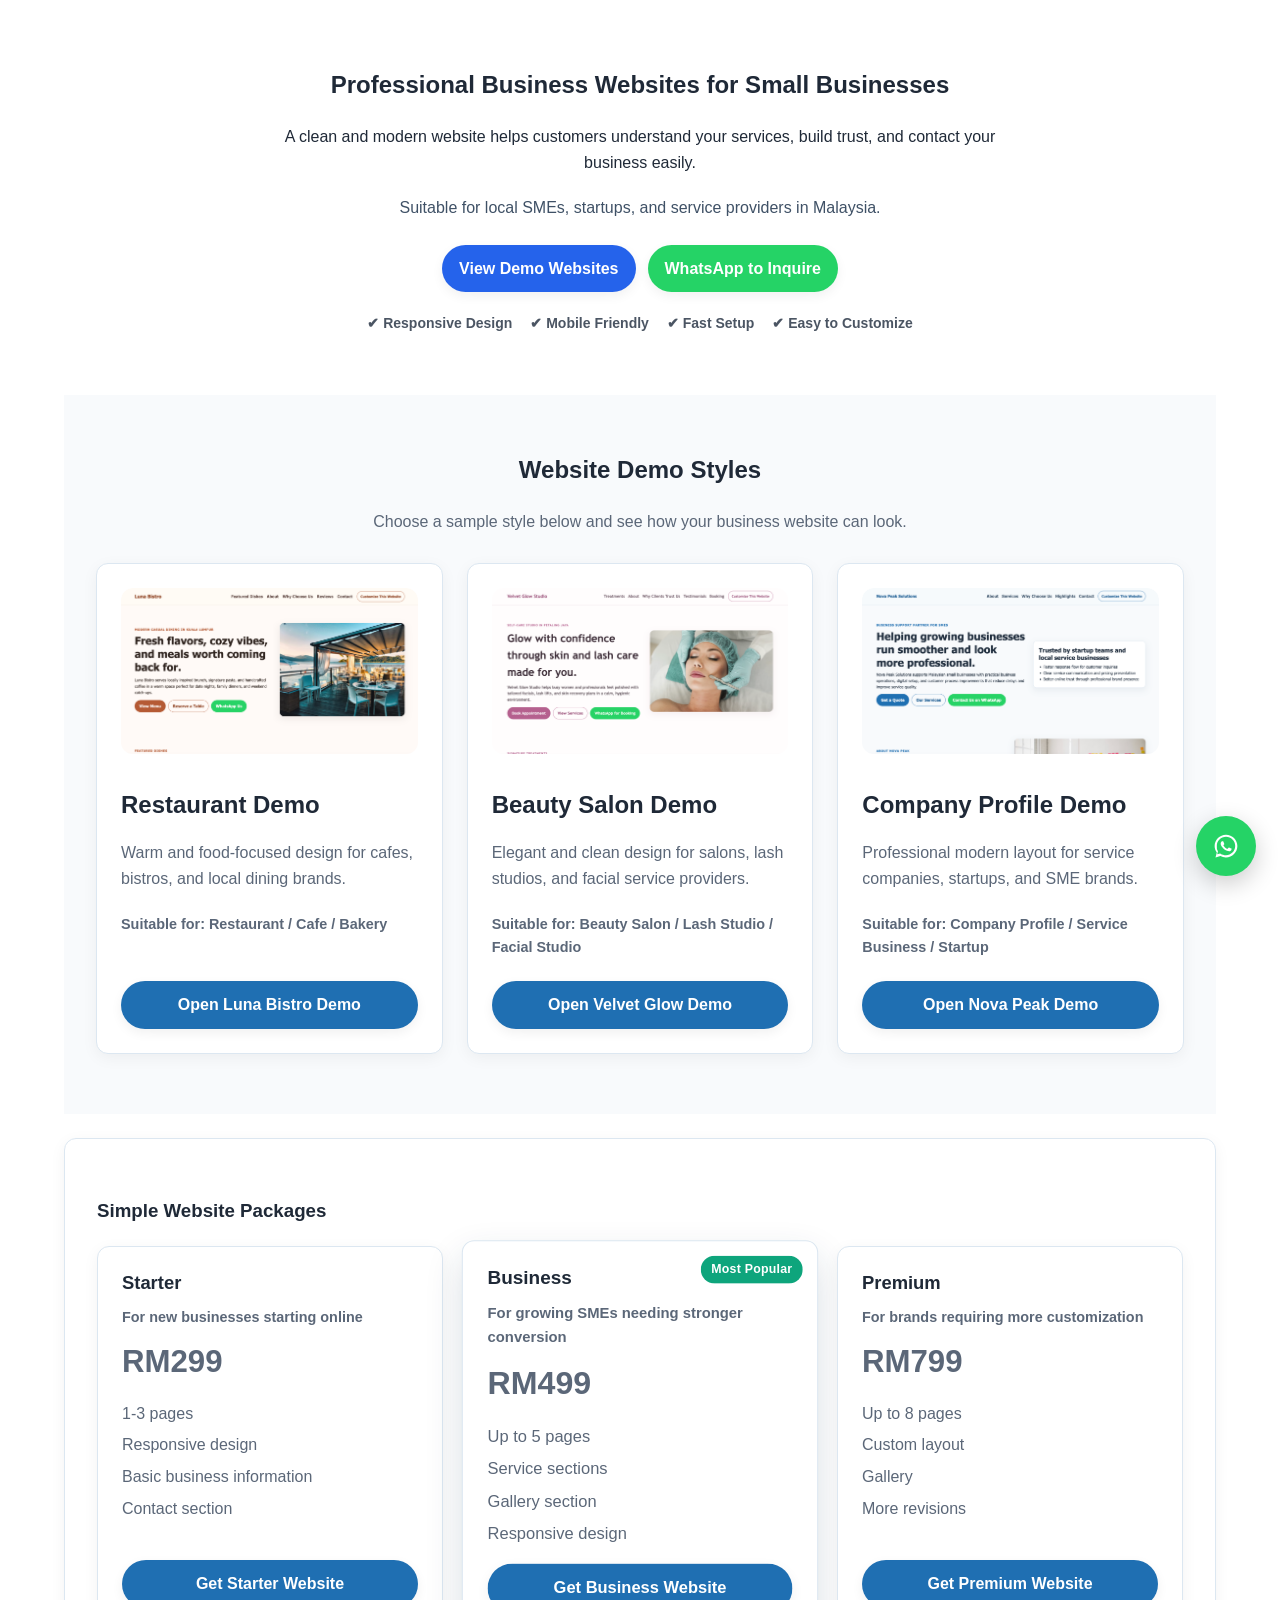
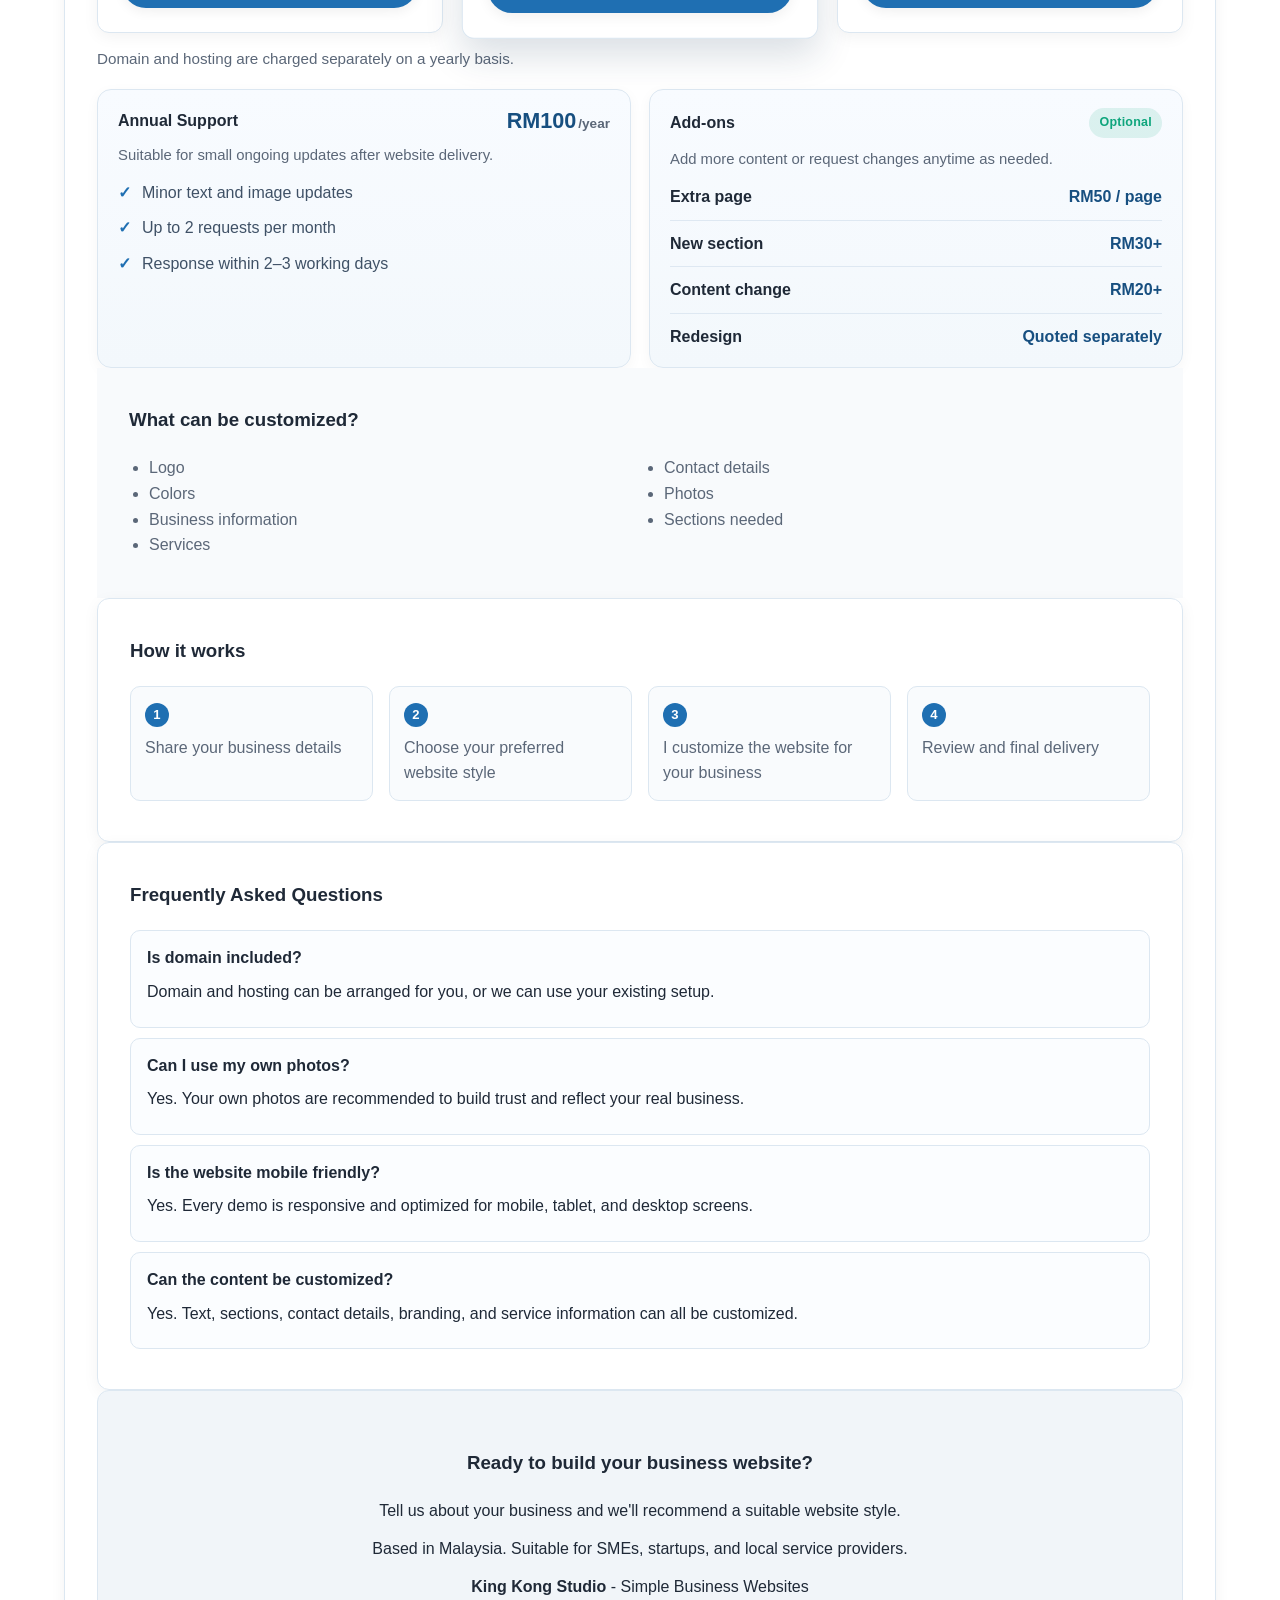
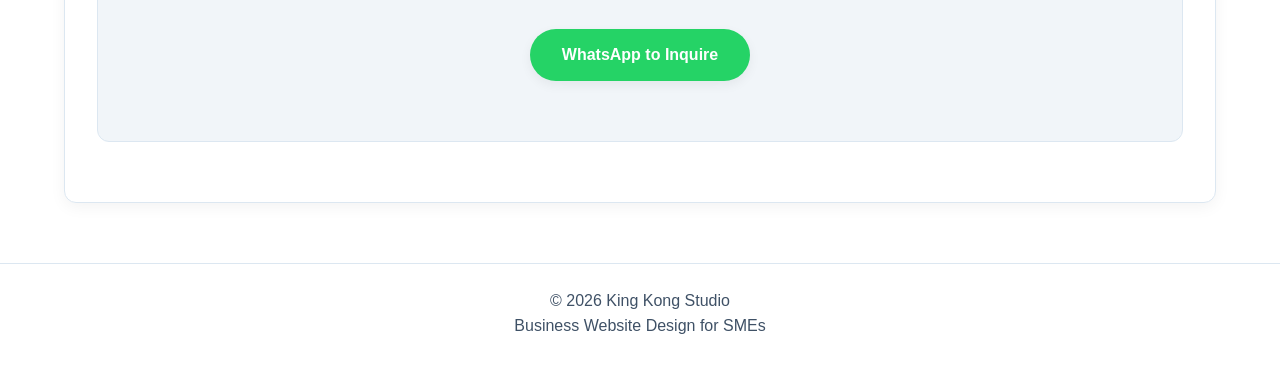
==== commit fe452af9: "update pricing" ====
--- a/index.html
+++ b/index.html
@@ -594,6 +594,136 @@
         min-width: 220px;
       }
 
+      .pricing-extra-info {
+        display: grid;
+        grid-template-columns: repeat(2, 1fr);
+        gap: 18px;
+        margin-top: 18px;
+      }
+
+      .extra-card {
+        background: linear-gradient(180deg, #f8fbff 0%, #f3f8fc 100%);
+        border: 1px solid var(--border);
+        border-radius: 14px;
+        padding: 18px 20px;
+        box-shadow: 0 4px 14px rgba(15, 23, 42, 0.04);
+      }
+
+      .extra-card-header {
+        display: flex;
+        align-items: center;
+        justify-content: space-between;
+        gap: 12px;
+        margin-bottom: 10px;
+        flex-wrap: wrap;
+      }
+
+      .extra-label {
+        font-size: 1rem;
+        font-weight: 800;
+        color: var(--text);
+      }
+
+      .extra-price {
+        font-size: 1.35rem;
+        font-weight: 900;
+        color: var(--primary-dark);
+        line-height: 1;
+      }
+
+      .extra-price span {
+        font-size: 0.85rem;
+        font-weight: 700;
+        color: var(--muted);
+        margin-left: 2px;
+      }
+
+      .extra-badge {
+        display: inline-flex;
+        align-items: center;
+        justify-content: center;
+        padding: 5px 10px;
+        border-radius: 999px;
+        background: rgba(14, 165, 124, 0.12);
+        color: var(--accent);
+        font-size: 0.78rem;
+        font-weight: 800;
+        letter-spacing: 0.02em;
+      }
+
+      .extra-desc {
+        margin: 0 0 12px;
+        color: var(--muted);
+        font-size: 0.93rem;
+      }
+
+      .extra-feature-list {
+        list-style: none;
+        padding: 0;
+        margin: 0;
+      }
+
+      .extra-feature-list li {
+        position: relative;
+        margin: 0 0 10px;
+        padding-left: 24px;
+        color: var(--muted-strong);
+      }
+
+      .extra-feature-list li:last-child {
+        margin-bottom: 0;
+      }
+
+      .extra-feature-list li::before {
+        content: "✓";
+        position: absolute;
+        left: 0;
+        top: 0;
+        font-weight: 800;
+        color: var(--primary);
+      }
+
+      .extra-addon-list li {
+        padding-left: 0;
+        display: flex;
+        align-items: center;
+        justify-content: space-between;
+        gap: 12px;
+        border-top: 1px solid rgba(220, 231, 241, 0.9);
+        padding-top: 10px;
+      }
+
+      .extra-addon-list li::before {
+        display: none;
+      }
+
+      .extra-addon-list li:first-child {
+        border-top: 0;
+        padding-top: 0;
+      }
+
+      .extra-addon-list strong {
+        color: var(--text);
+        font-weight: 700;
+      }
+
+      .extra-addon-list span {
+        color: var(--primary-dark);
+        font-weight: 800;
+        white-space: nowrap;
+      }
+
+      @media (max-width: 640px) {
+        .pricing-extra-info {
+          grid-template-columns: 1fr;
+        }
+
+        .extra-addon-list li {
+          flex-direction: column;
+          align-items: flex-start;
+        }
+      }
+
       @media (max-width: 1024px) {
         :root {
           --section-lg: 60px;
@@ -800,7 +930,34 @@
             </article>
           </div>
           <p class="pricing-note">Domain and hosting are charged separately on a yearly basis.</p>
-        </div>
+          <div class="pricing-extra-info">
+            <div class="extra-card">
+              <div class="extra-card-header">
+                <span class="extra-label">Annual Support</span>
+                <span class="extra-price">RM100<span>/year</span></span>
+              </div>
+              <p class="extra-desc">Suitable for small ongoing updates after website delivery.</p>
+              <ul class="extra-feature-list">
+                <li>Minor text and image updates</li>
+                <li>Up to 2 requests per month</li>
+                <li>Response within 2–3 working days</li>
+              </ul>
+            </div>
+          
+            <div class="extra-card">
+              <div class="extra-card-header">
+                <span class="extra-label">Add-ons</span>
+                <span class="extra-badge">Optional</span>
+              </div>
+              <p class="extra-desc">Add more content or request changes anytime as needed.</p>
+              <ul class="extra-feature-list extra-addon-list">
+                <li><strong>Extra page</strong><span>RM50 / page</span></li>
+                <li><strong>New section</strong><span>RM30+</span></li>
+                <li><strong>Content change</strong><span>RM20+</span></li>
+                <li><strong>Redesign</strong><span>Quoted separately</span></li>
+              </ul>
+            </div>
+          </div>
 
         <div class="customize-list block-section-sm reveal-on-scroll">
           <h3>What can be customized?</h3>
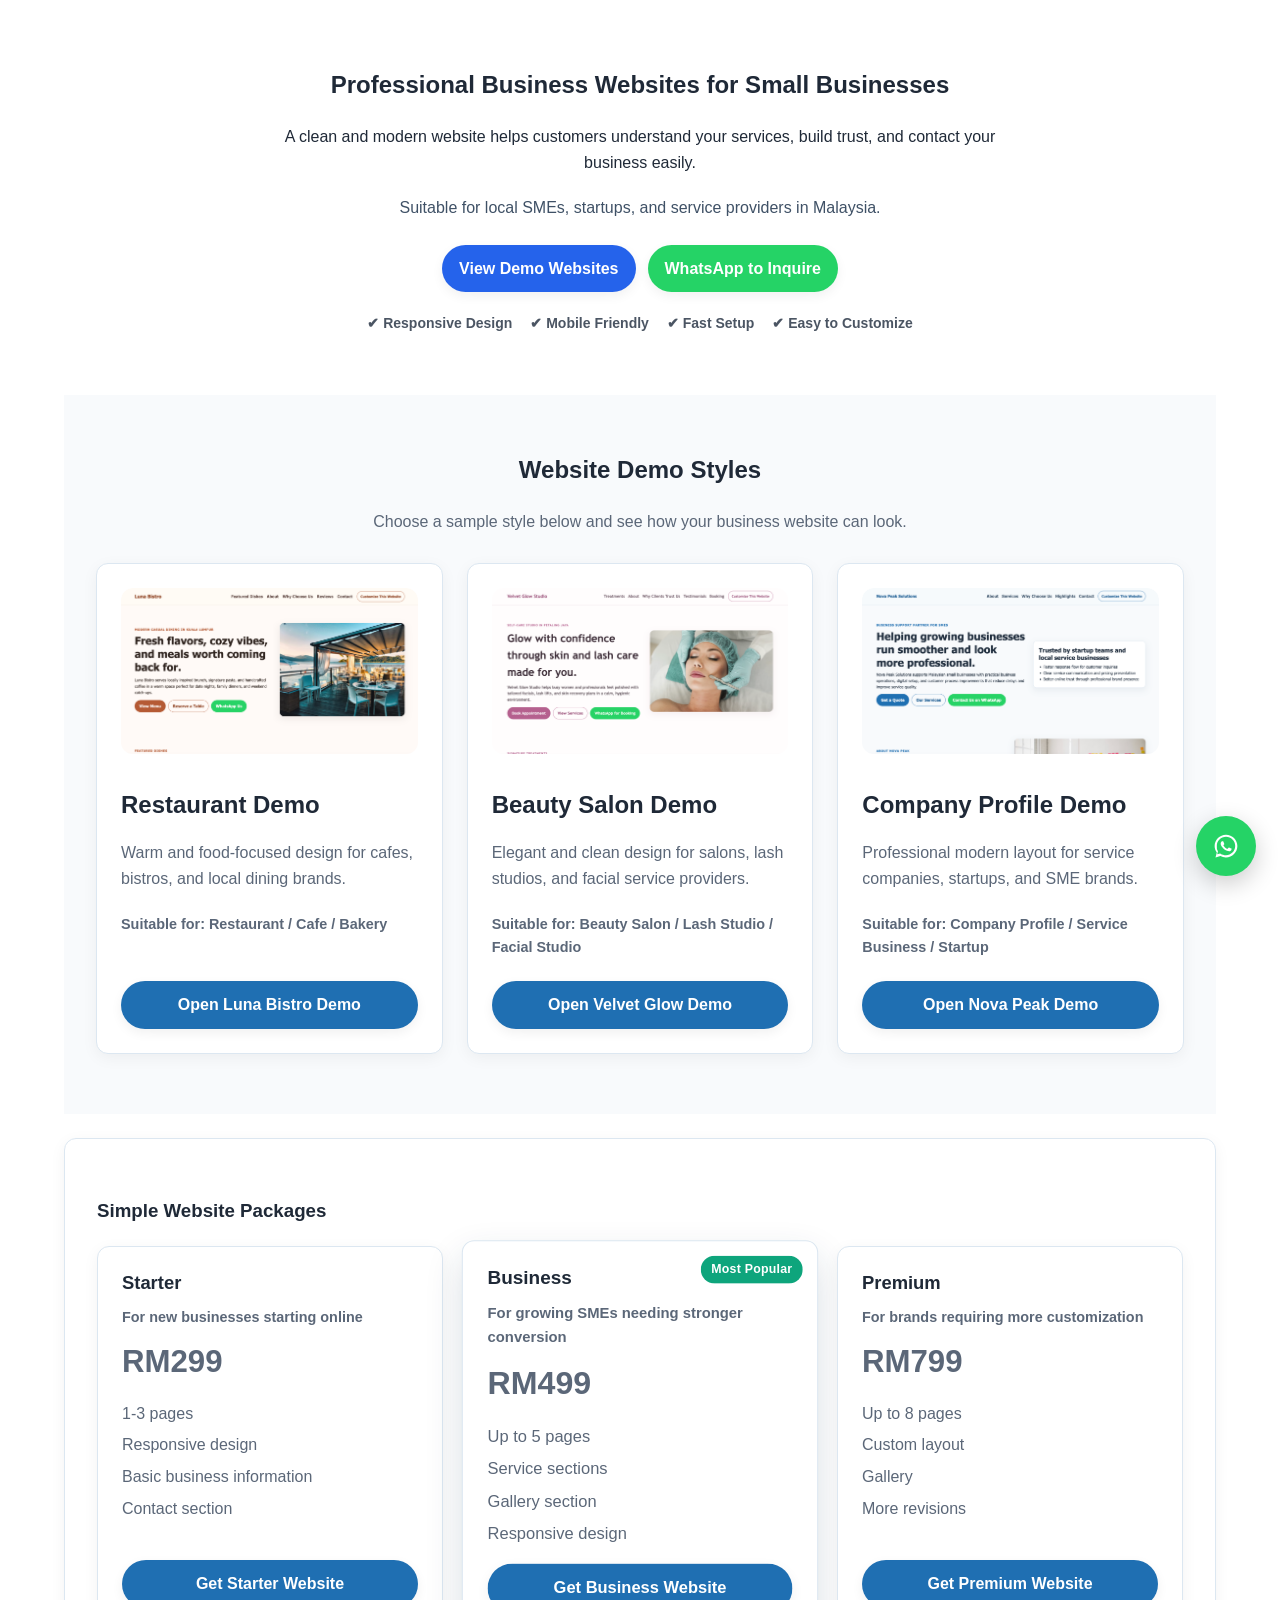
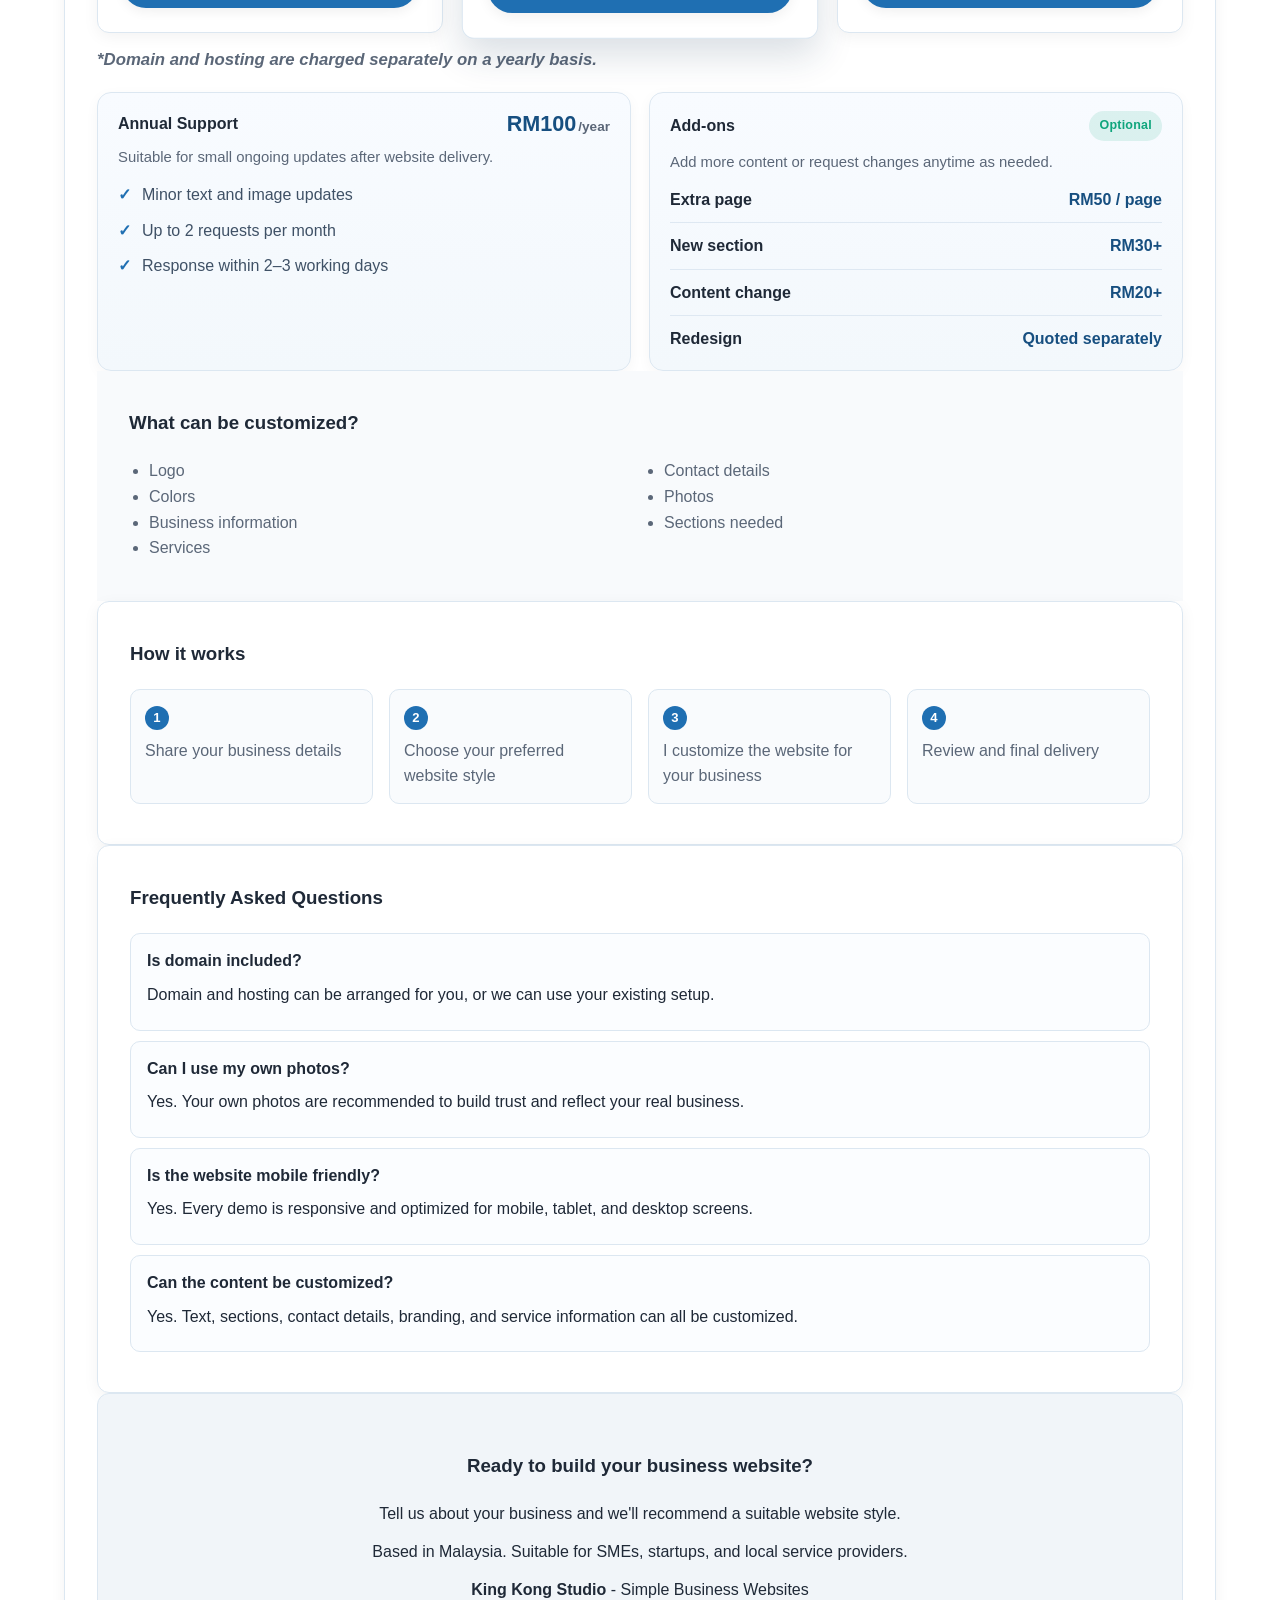
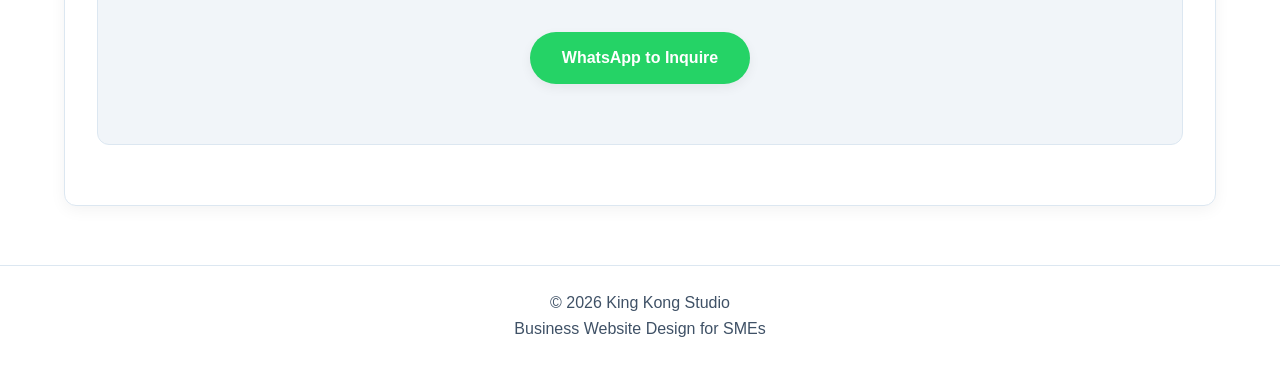
==== commit 843add91: "update noted style" ====
--- a/index.html
+++ b/index.html
@@ -167,9 +167,11 @@
 
       .pricing-note {
         color: var(--muted);
-        font-size: 0.95rem;
+        font-size: 1.05rem;
         margin: 14px 0 0;
         max-width: 720px;
+        font-weight: bold;
+        font-style: italic;
       }
 
       .card {
@@ -929,7 +931,7 @@
               <a class="btn btn-primary" href="#final-cta">Get Premium Website</a>
             </article>
           </div>
-          <p class="pricing-note">Domain and hosting are charged separately on a yearly basis.</p>
+          <p class="pricing-note">*Domain and hosting are charged separately on a yearly basis.</p>
           <div class="pricing-extra-info">
             <div class="extra-card">
               <div class="extra-card-header">
